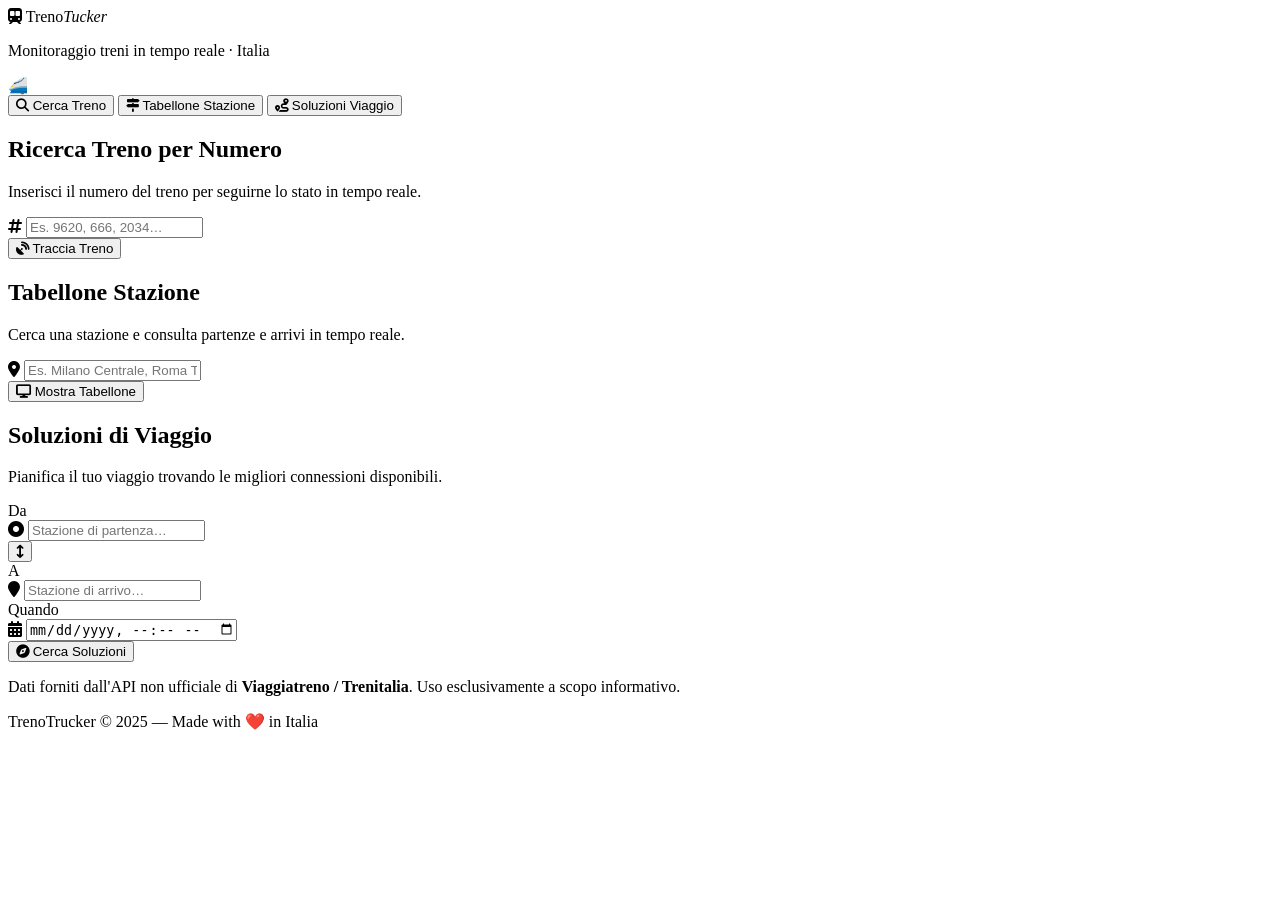
==== src/index.html @ 40271a0e "Create index.html" ====
<!DOCTYPE html>
<html lang="it">
<head>
  <meta charset="UTF-8" />
  <meta name="viewport" content="width=device-width, initial-scale=1.0" />
  <title>TrenoTrucker — Monitoraggio Treni Italia</title>
  <link rel="stylesheet" href="style.css" />
  <!-- Icone vettoriali leggere da CDN -->
  <link rel="stylesheet" href="https://cdnjs.cloudflare.com/ajax/libs/font-awesome/6.5.0/css/all.min.css" />
  <!-- Font: DM Serif Display (titoli) + DM Mono (dati) + DM Sans (corpo) -->
  <link href="https://fonts.googleapis.com/css2?family=DM+Serif+Display:ital@0;1&family=DM+Mono:wght@400;500&family=DM+Sans:wght@300;400;500;600&display=swap" rel="stylesheet" />
</head>
<body>

  <!-- ═══════════════════════════════════════════════════════
       HEADER
  ═══════════════════════════════════════════════════════ -->
  <header class="site-header">
    <div class="header-inner">
      <div class="logo">
        <span class="logo-icon"><i class="fa-solid fa-train-subway"></i></span>
        <span class="logo-text">Treno<em>Tucker</em></span>
      </div>
      <p class="header-tagline">Monitoraggio treni in tempo reale · Italia</p>
    </div>
    <!-- Barra decorativa animata -->
    <div class="header-rail">
      <span class="rail-train" aria-hidden="true">🚄</span>
    </div>
  </header>

  <!-- ═══════════════════════════════════════════════════════
       NAVIGAZIONE TAB
  ═══════════════════════════════════════════════════════ -->
  <nav class="tab-nav" role="tablist" aria-label="Sezioni principali">
    <button class="tab-btn active" role="tab" aria-selected="true"  data-tab="treno"    aria-controls="tab-treno">
      <i class="fa-solid fa-magnifying-glass"></i>
      <span>Cerca Treno</span>
    </button>
    <button class="tab-btn"        role="tab" aria-selected="false" data-tab="stazione" aria-controls="tab-stazione">
      <i class="fa-solid fa-signs-post"></i>
      <span>Tabellone Stazione</span>
    </button>
    <button class="tab-btn"        role="tab" aria-selected="false" data-tab="viaggio"  aria-controls="tab-viaggio">
      <i class="fa-solid fa-route"></i>
      <span>Soluzioni Viaggio</span>
    </button>
  </nav>

  <!-- ═══════════════════════════════════════════════════════
       CONTENUTO PRINCIPALE
  ═══════════════════════════════════════════════════════ -->
  <main class="main-content">

    <!-- ── TAB 1: Ricerca per numero treno ──────────────────── -->
    <section id="tab-treno" class="tab-panel active" role="tabpanel" aria-labelledby="btn-treno">
      <div class="panel-header">
        <h2>Ricerca Treno per Numero</h2>
        <p>Inserisci il numero del treno per seguirne lo stato in tempo reale.</p>
      </div>

      <div class="search-bar">
        <div class="input-wrapper">
          <i class="fa-solid fa-hashtag input-icon"></i>
          <input
            type="number"
            id="input-numero-treno"
            placeholder="Es. 9620, 666, 2034…"
            min="1"
            autocomplete="off"
          />
        </div>
        <button class="btn-primary" id="btn-cerca-treno">
          <i class="fa-solid fa-satellite-dish"></i> Traccia Treno
        </button>
      </div>

      <!-- Risultato ricerca treno -->
      <div id="result-treno" class="result-area" aria-live="polite"></div>
    </section>

    <!-- ── TAB 2: Tabellone stazione ────────────────────────── -->
    <section id="tab-stazione" class="tab-panel" role="tabpanel" aria-labelledby="btn-stazione">
      <div class="panel-header">
        <h2>Tabellone Stazione</h2>
        <p>Cerca una stazione e consulta partenze e arrivi in tempo reale.</p>
      </div>

      <div class="search-bar">
        <div class="input-wrapper autocomplete-wrap">
          <i class="fa-solid fa-location-dot input-icon"></i>
          <input
            type="text"
            id="input-stazione"
            placeholder="Es. Milano Centrale, Roma Termini…"
            autocomplete="off"
          />
          <!-- Dropdown autocompletamento -->
          <ul class="autocomplete-list" id="autocomplete-stazione" role="listbox" hidden></ul>
        </div>
        <!-- Campo nascosto per l'ID stazione selezionata -->
        <input type="hidden" id="hidden-stazione-id" />
        <button class="btn-primary" id="btn-cerca-stazione">
          <i class="fa-solid fa-display"></i> Mostra Tabellone
        </button>
      </div>

      <!-- Toggle Partenze/Arrivi -->
      <div class="toggle-group" id="toggle-dir" hidden>
        <button class="toggle-btn active" data-dir="partenze">
          <i class="fa-solid fa-plane-departure"></i> Partenze
        </button>
        <button class="toggle-btn" data-dir="arrivi">
          <i class="fa-solid fa-plane-arrival"></i> Arrivi
        </button>
      </div>

      <div id="result-stazione" class="result-area" aria-live="polite"></div>
    </section>

    <!-- ── TAB 3: Soluzioni viaggio ─────────────────────────── -->
    <section id="tab-viaggio" class="tab-panel" role="tabpanel" aria-labelledby="btn-viaggio">
      <div class="panel-header">
        <h2>Soluzioni di Viaggio</h2>
        <p>Pianifica il tuo viaggio trovando le migliori connessioni disponibili.</p>
      </div>

      <div class="viaggio-form">
        <!-- Stazione di Partenza -->
        <div class="form-row">
          <label for="input-orig">Da</label>
          <div class="input-wrapper autocomplete-wrap">
            <i class="fa-solid fa-circle-dot input-icon"></i>
            <input
              type="text"
              id="input-orig"
              placeholder="Stazione di partenza…"
              autocomplete="off"
            />
            <ul class="autocomplete-list" id="autocomplete-orig" role="listbox" hidden></ul>
          </div>
          <input type="hidden" id="hidden-orig-id" />
        </div>

        <!-- Swap button -->
        <div class="swap-row">
          <button class="btn-swap" id="btn-swap" title="Inverti partenza e arrivo">
            <i class="fa-solid fa-arrows-up-down"></i>
          </button>
        </div>

        <!-- Stazione di Arrivo -->
        <div class="form-row">
          <label for="input-dest">A</label>
          <div class="input-wrapper autocomplete-wrap">
            <i class="fa-solid fa-location-pin input-icon"></i>
            <input
              type="text"
              id="input-dest"
              placeholder="Stazione di arrivo…"
              autocomplete="off"
            />
            <ul class="autocomplete-list" id="autocomplete-dest" role="listbox" hidden></ul>
          </div>
          <input type="hidden" id="hidden-dest-id" />
        </div>

        <!-- Data e ora -->
        <div class="form-row">
          <label for="input-data">Quando</label>
          <div class="input-wrapper">
            <i class="fa-solid fa-calendar-days input-icon"></i>
            <input type="datetime-local" id="input-data" />
          </div>
        </div>

        <button class="btn-primary btn-full" id="btn-cerca-viaggio">
          <i class="fa-solid fa-compass"></i> Cerca Soluzioni
        </button>
      </div>

      <div id="result-viaggio" class="result-area" aria-live="polite"></div>
    </section>

  </main>

  <!-- ═══════════════════════════════════════════════════════
       FOOTER
  ═══════════════════════════════════════════════════════ -->
  <footer class="site-footer">
    <p>
      Dati forniti dall'API non ufficiale di
      <strong>Viaggiatreno / Trenitalia</strong>.
      Uso esclusivamente a scopo informativo.
    </p>
    <p class="footer-sub">TrenoTrucker &copy; 2025 — Made with ❤️ in Italia</p>
  </footer>

  <!-- Toast notifiche -->
  <div id="toast-container" aria-live="assertive" aria-atomic="true"></div>

  <script src="script.js"></script>
</body>
</html>
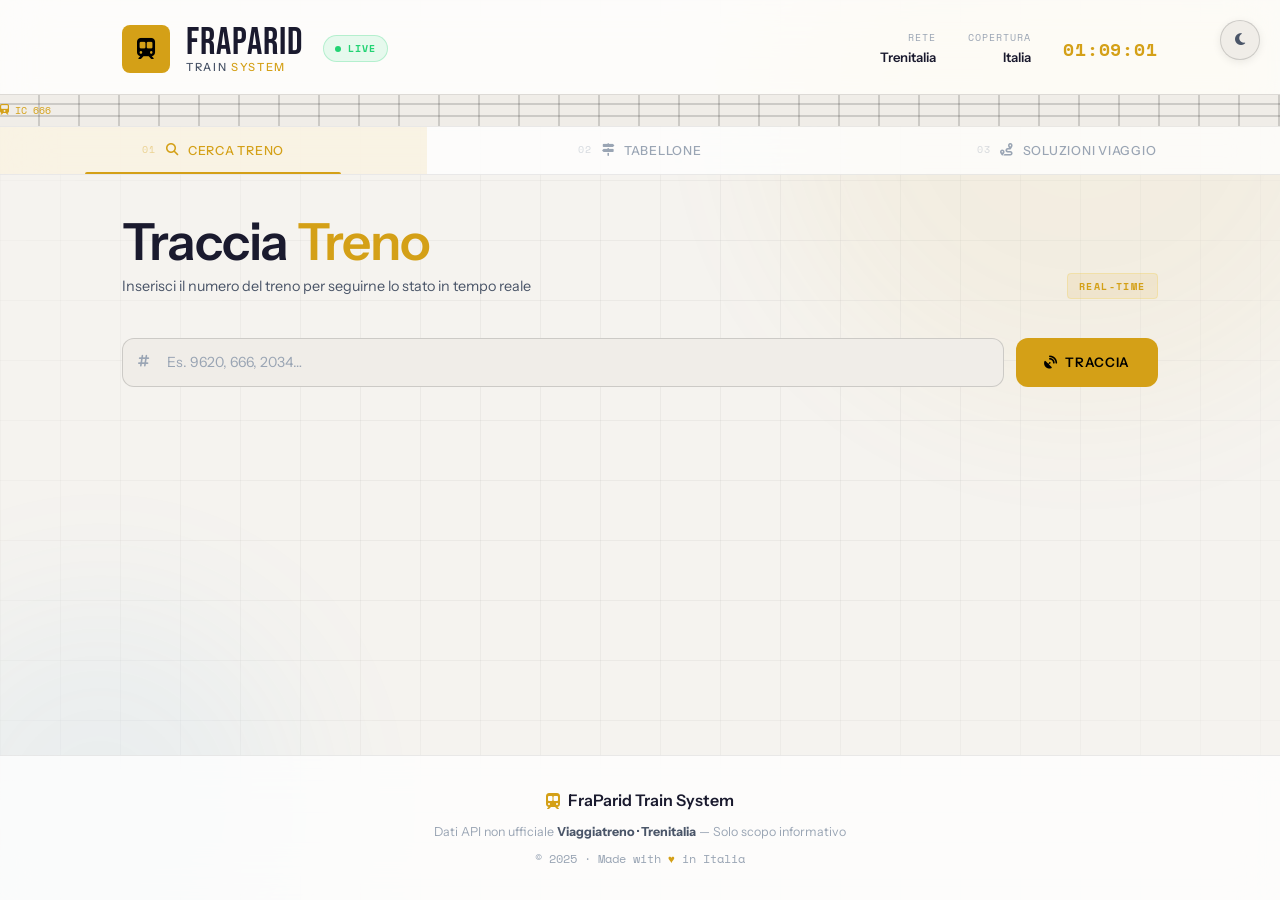
==== commit 9ada97c4: "fix" ====
--- a/src/index.html
+++ b/src/index.html
@@ -1,204 +1,289 @@
-<!DOCTYPE html>
-<html lang="it">
-<head>
-  <meta charset="UTF-8" />
-  <meta name="viewport" content="width=device-width, initial-scale=1.0" />
-  <title>TrenoTrucker — Monitoraggio Treni Italia</title>
-  <link rel="stylesheet" href="style.css" />
-  <!-- Icone vettoriali leggere da CDN -->
-  <link rel="stylesheet" href="https://cdnjs.cloudflare.com/ajax/libs/font-awesome/6.5.0/css/all.min.css" />
-  <!-- Font: DM Serif Display (titoli) + DM Mono (dati) + DM Sans (corpo) -->
-  <link href="https://fonts.googleapis.com/css2?family=DM+Serif+Display:ital@0;1&family=DM+Mono:wght@400;500&family=DM+Sans:wght@300;400;500;600&display=swap" rel="stylesheet" />
-</head>
-<body>
-
-  <!-- ═══════════════════════════════════════════════════════
-       HEADER
-  ═══════════════════════════════════════════════════════ -->
-  <header class="site-header">
-    <div class="header-inner">
-      <div class="logo">
-        <span class="logo-icon"><i class="fa-solid fa-train-subway"></i></span>
-        <span class="logo-text">Treno<em>Tucker</em></span>
-      </div>
-      <p class="header-tagline">Monitoraggio treni in tempo reale · Italia</p>
-    </div>
-    <!-- Barra decorativa animata -->
-    <div class="header-rail">
-      <span class="rail-train" aria-hidden="true">🚄</span>
-    </div>
-  </header>
-
-  <!-- ═══════════════════════════════════════════════════════
-       NAVIGAZIONE TAB
-  ═══════════════════════════════════════════════════════ -->
-  <nav class="tab-nav" role="tablist" aria-label="Sezioni principali">
-    <button class="tab-btn active" role="tab" aria-selected="true"  data-tab="treno"    aria-controls="tab-treno">
-      <i class="fa-solid fa-magnifying-glass"></i>
-      <span>Cerca Treno</span>
-    </button>
-    <button class="tab-btn"        role="tab" aria-selected="false" data-tab="stazione" aria-controls="tab-stazione">
-      <i class="fa-solid fa-signs-post"></i>
-      <span>Tabellone Stazione</span>
-    </button>
-    <button class="tab-btn"        role="tab" aria-selected="false" data-tab="viaggio"  aria-controls="tab-viaggio">
-      <i class="fa-solid fa-route"></i>
-      <span>Soluzioni Viaggio</span>
-    </button>
-  </nav>
-
-  <!-- ═══════════════════════════════════════════════════════
-       CONTENUTO PRINCIPALE
-  ═══════════════════════════════════════════════════════ -->
-  <main class="main-content">
-
-    <!-- ── TAB 1: Ricerca per numero treno ──────────────────── -->
-    <section id="tab-treno" class="tab-panel active" role="tabpanel" aria-labelledby="btn-treno">
-      <div class="panel-header">
-        <h2>Ricerca Treno per Numero</h2>
-        <p>Inserisci il numero del treno per seguirne lo stato in tempo reale.</p>
-      </div>
-
-      <div class="search-bar">
-        <div class="input-wrapper">
-          <i class="fa-solid fa-hashtag input-icon"></i>
-          <input
-            type="number"
-            id="input-numero-treno"
-            placeholder="Es. 9620, 666, 2034…"
-            min="1"
-            autocomplete="off"
-          />
-        </div>
-        <button class="btn-primary" id="btn-cerca-treno">
-          <i class="fa-solid fa-satellite-dish"></i> Traccia Treno
-        </button>
-      </div>
-
-      <!-- Risultato ricerca treno -->
-      <div id="result-treno" class="result-area" aria-live="polite"></div>
-    </section>
-
-    <!-- ── TAB 2: Tabellone stazione ────────────────────────── -->
-    <section id="tab-stazione" class="tab-panel" role="tabpanel" aria-labelledby="btn-stazione">
-      <div class="panel-header">
-        <h2>Tabellone Stazione</h2>
-        <p>Cerca una stazione e consulta partenze e arrivi in tempo reale.</p>
-      </div>
-
-      <div class="search-bar">
-        <div class="input-wrapper autocomplete-wrap">
-          <i class="fa-solid fa-location-dot input-icon"></i>
-          <input
-            type="text"
-            id="input-stazione"
-            placeholder="Es. Milano Centrale, Roma Termini…"
-            autocomplete="off"
-          />
-          <!-- Dropdown autocompletamento -->
-          <ul class="autocomplete-list" id="autocomplete-stazione" role="listbox" hidden></ul>
-        </div>
-        <!-- Campo nascosto per l'ID stazione selezionata -->
-        <input type="hidden" id="hidden-stazione-id" />
-        <button class="btn-primary" id="btn-cerca-stazione">
-          <i class="fa-solid fa-display"></i> Mostra Tabellone
-        </button>
-      </div>
-
-      <!-- Toggle Partenze/Arrivi -->
-      <div class="toggle-group" id="toggle-dir" hidden>
-        <button class="toggle-btn active" data-dir="partenze">
-          <i class="fa-solid fa-plane-departure"></i> Partenze
-        </button>
-        <button class="toggle-btn" data-dir="arrivi">
-          <i class="fa-solid fa-plane-arrival"></i> Arrivi
-        </button>
-      </div>
-
-      <div id="result-stazione" class="result-area" aria-live="polite"></div>
-    </section>
-
-    <!-- ── TAB 3: Soluzioni viaggio ─────────────────────────── -->
-    <section id="tab-viaggio" class="tab-panel" role="tabpanel" aria-labelledby="btn-viaggio">
-      <div class="panel-header">
-        <h2>Soluzioni di Viaggio</h2>
-        <p>Pianifica il tuo viaggio trovando le migliori connessioni disponibili.</p>
-      </div>
-
-      <div class="viaggio-form">
-        <!-- Stazione di Partenza -->
-        <div class="form-row">
-          <label for="input-orig">Da</label>
-          <div class="input-wrapper autocomplete-wrap">
-            <i class="fa-solid fa-circle-dot input-icon"></i>
-            <input
-              type="text"
-              id="input-orig"
-              placeholder="Stazione di partenza…"
-              autocomplete="off"
-            />
-            <ul class="autocomplete-list" id="autocomplete-orig" role="listbox" hidden></ul>
-          </div>
-          <input type="hidden" id="hidden-orig-id" />
-        </div>
-
-        <!-- Swap button -->
-        <div class="swap-row">
-          <button class="btn-swap" id="btn-swap" title="Inverti partenza e arrivo">
-            <i class="fa-solid fa-arrows-up-down"></i>
-          </button>
-        </div>
-
-        <!-- Stazione di Arrivo -->
-        <div class="form-row">
-          <label for="input-dest">A</label>
-          <div class="input-wrapper autocomplete-wrap">
-            <i class="fa-solid fa-location-pin input-icon"></i>
-            <input
-              type="text"
-              id="input-dest"
-              placeholder="Stazione di arrivo…"
-              autocomplete="off"
-            />
-            <ul class="autocomplete-list" id="autocomplete-dest" role="listbox" hidden></ul>
-          </div>
-          <input type="hidden" id="hidden-dest-id" />
-        </div>
-
-        <!-- Data e ora -->
-        <div class="form-row">
-          <label for="input-data">Quando</label>
-          <div class="input-wrapper">
-            <i class="fa-solid fa-calendar-days input-icon"></i>
-            <input type="datetime-local" id="input-data" />
-          </div>
-        </div>
-
-        <button class="btn-primary btn-full" id="btn-cerca-viaggio">
-          <i class="fa-solid fa-compass"></i> Cerca Soluzioni
-        </button>
-      </div>
-
-      <div id="result-viaggio" class="result-area" aria-live="polite"></div>
-    </section>
-
-  </main>
-
-  <!-- ═══════════════════════════════════════════════════════
-       FOOTER
-  ═══════════════════════════════════════════════════════ -->
-  <footer class="site-footer">
-    <p>
-      Dati forniti dall'API non ufficiale di
-      <strong>Viaggiatreno / Trenitalia</strong>.
-      Uso esclusivamente a scopo informativo.
-    </p>
-    <p class="footer-sub">TrenoTrucker &copy; 2025 — Made with ❤️ in Italia</p>
-  </footer>
-
-  <!-- Toast notifiche -->
-  <div id="toast-container" aria-live="assertive" aria-atomic="true"></div>
-
-  <script src="script.js"></script>
-</body>
-</html>
+<!DOCTYPE html>
+<html lang="it" data-theme="dark">
+<head>
+  <meta charset="UTF-8" />
+  <meta name="viewport" content="width=device-width, initial-scale=1.0" />
+  <title>FraParid Train sys — Monitoraggio Treni Italia</title>
+  <link rel="stylesheet" href="style.css" />
+  <link rel="stylesheet" href="https://cdnjs.cloudflare.com/ajax/libs/font-awesome/6.5.0/css/all.min.css" />
+  <!-- Clash Display (bold editorial) + Space Mono (data) + Instrument Sans (body) -->
+  <link href="https://fonts.googleapis.com/css2?family=Space+Mono:ital,wght@0,400;0,700;1,400&family=Instrument+Sans:ital,wght@0,300;0,400;0,500;0,600;1,400&family=Bebas+Neue&display=swap" rel="stylesheet" />
+  <link href="https://api.fontshare.com/v2/css?f[]=clash-display@400,500,600,700&display=swap" rel="stylesheet" />
+</head>
+<body>
+
+  <!-- ═══════════════════════════════════ THEME TOGGLE -->
+  <button class="theme-toggle" id="theme-toggle" aria-label="Cambia tema">
+    <i class="fa-solid fa-sun" id="theme-icon"></i>
+  </button>
+
+  <!-- ═══════════════════════════════════ AMBIENT BG -->
+  <div class="ambient-bg" aria-hidden="true">
+    <div class="ambient-orb orb-1"></div>
+    <div class="ambient-orb orb-2"></div>
+    <div class="grid-lines"></div>
+  </div>
+
+  <!-- ═══════════════════════════════════ HEADER -->
+  <header class="site-header">
+    <div class="header-inner">
+      <div class="header-left">
+        <div class="logo-lockup">
+          <div class="logo-badge">
+            <i class="fa-solid fa-train-subway"></i>
+          </div>
+          <div class="logo-text-group">
+            <span class="logo-main">FraParid</span>
+            <span class="logo-sub">Train <em>System</em></span>
+          </div>
+        </div>
+        <div class="status-pill">
+          <span class="status-dot"></span>
+          Live
+        </div>
+      </div>
+      <div class="header-right">
+        <div class="header-stat">
+          <span class="stat-label">Rete</span>
+          <span class="stat-value">Trenitalia</span>
+        </div>
+        <div class="header-stat">
+          <span class="stat-label">Copertura</span>
+          <span class="stat-value">Italia</span>
+        </div>
+        <div class="header-clock" id="live-clock">--:--</div>
+      </div>
+    </div>
+
+    <!-- Animated rail strip -->
+    <div class="rail-strip" aria-hidden="true">
+      <div class="rail-track"></div>
+      <div class="rail-runner">
+        <i class="fa-solid fa-train"></i>
+        <span>IC 666</span>
+      </div>
+    </div>
+  </header>
+
+  <!-- ═══════════════════════════════════ NAV -->
+  <nav class="tab-nav" role="tablist" aria-label="Sezioni principali">
+    <button class="tab-btn active" role="tab" aria-selected="true" data-tab="treno" aria-controls="tab-treno">
+      <span class="tab-num">01</span>
+      <i class="fa-solid fa-magnifying-glass"></i>
+      <span class="tab-label">Cerca Treno</span>
+      <span class="tab-indicator"></span>
+    </button>
+    <button class="tab-btn" role="tab" aria-selected="false" data-tab="stazione" aria-controls="tab-stazione">
+      <span class="tab-num">02</span>
+      <i class="fa-solid fa-signs-post"></i>
+      <span class="tab-label">Tabellone</span>
+      <span class="tab-indicator"></span>
+    </button>
+    <button class="tab-btn" role="tab" aria-selected="false" data-tab="viaggio" aria-controls="tab-viaggio">
+      <span class="tab-num">03</span>
+      <i class="fa-solid fa-route"></i>
+      <span class="tab-label">Soluzioni Viaggio</span>
+      <span class="tab-indicator"></span>
+    </button>
+  </nav>
+
+  <!-- ═══════════════════════════════════ MAIN -->
+  <main class="main-content">
+
+    <!-- ── TAB 1: Ricerca treno ── -->
+    <section id="tab-treno" class="tab-panel active" role="tabpanel">
+      <div class="panel-header">
+        <div class="panel-header-text">
+          <h2>Traccia <em>Treno</em></h2>
+          <p>Inserisci il numero del treno per seguirne lo stato in tempo reale</p>
+        </div>
+        <div class="panel-deco">
+          <span class="deco-tag">REAL-TIME</span>
+        </div>
+      </div>
+
+      <div class="search-bar">
+        <div class="input-wrapper">
+          <i class="fa-solid fa-hashtag input-icon"></i>
+          <input type="number" id="input-numero-treno" placeholder="Es. 9620, 666, 2034…" min="1" autocomplete="off" />
+          <span class="input-glow"></span>
+        </div>
+        <button class="btn-primary" id="btn-cerca-treno">
+          <span class="btn-inner">
+            <i class="fa-solid fa-satellite-dish"></i>
+            <span>Traccia</span>
+          </span>
+          <span class="btn-shimmer"></span>
+        </button>
+      </div>
+
+      <div id="result-treno" class="result-area" aria-live="polite"></div>
+    </section>
+
+    <!-- ── TAB 2: Tabellone stazione ── -->
+    <section id="tab-stazione" class="tab-panel" role="tabpanel">
+      <div class="panel-header">
+        <div class="panel-header-text">
+          <h2>Tabellone <em>Stazione</em></h2>
+          <p>Partenze e arrivi in tempo reale</p>
+        </div>
+        <div class="panel-deco">
+          <span class="deco-tag">LIVE BOARD</span>
+        </div>
+      </div>
+
+      <div class="search-bar">
+        <div class="input-wrapper autocomplete-wrap">
+          <i class="fa-solid fa-location-dot input-icon"></i>
+          <input type="text" id="input-stazione" placeholder="Es. Milano Centrale, Roma Termini…" autocomplete="off" />
+          <span class="input-glow"></span>
+          <ul class="autocomplete-list" id="autocomplete-stazione" role="listbox" hidden></ul>
+        </div>
+        <input type="hidden" id="hidden-stazione-id" />
+        <button class="btn-primary" id="btn-cerca-stazione">
+          <span class="btn-inner">
+            <i class="fa-solid fa-display"></i>
+            <span>Mostra</span>
+          </span>
+          <span class="btn-shimmer"></span>
+        </button>
+      </div>
+
+      <div class="toggle-group" id="toggle-dir" hidden>
+        <button class="toggle-btn active" data-dir="partenze">
+          <i class="fa-solid fa-plane-departure"></i> Partenze
+        </button>
+        <button class="toggle-btn" data-dir="arrivi">
+          <i class="fa-solid fa-plane-arrival"></i> Arrivi
+        </button>
+      </div>
+
+      <div id="result-stazione" class="result-area" aria-live="polite"></div>
+    </section>
+
+    <!-- ── TAB 3: Soluzioni viaggio ── -->
+    <section id="tab-viaggio" class="tab-panel" role="tabpanel">
+      <div class="panel-header">
+        <div class="panel-header-text">
+          <h2>Soluzioni di <em>Viaggio</em></h2>
+          <p>Pianifica il percorso migliore</p>
+        </div>
+        <div class="panel-deco">
+          <span class="deco-tag">JOURNEY PLANNER</span>
+        </div>
+      </div>
+
+      <div class="viaggio-form">
+        <div class="form-grid">
+          <!-- Partenza -->
+          <div class="form-field">
+            <label class="form-label" for="input-orig">
+              <span class="label-num">A</span>
+              <span>Partenza</span>
+            </label>
+            <div class="input-wrapper autocomplete-wrap">
+              <i class="fa-solid fa-circle-dot input-icon"></i>
+              <input type="text" id="input-orig" placeholder="Stazione di partenza…" autocomplete="off" />
+              <span class="input-glow"></span>
+              <ul class="autocomplete-list" id="autocomplete-orig" role="listbox" hidden></ul>
+            </div>
+            <input type="hidden" id="hidden-orig-id" />
+          </div>
+
+          <!-- Swap -->
+          <div class="swap-col">
+            <button class="btn-swap" id="btn-swap" title="Inverti">
+              <i class="fa-solid fa-arrows-up-down"></i>
+            </button>
+          </div>
+
+          <!-- Arrivo -->
+          <div class="form-field">
+            <label class="form-label" for="input-dest">
+              <span class="label-num">B</span>
+              <span>Arrivo</span>
+            </label>
+            <div class="input-wrapper autocomplete-wrap">
+              <i class="fa-solid fa-location-pin input-icon"></i>
+              <input type="text" id="input-dest" placeholder="Stazione di arrivo…" autocomplete="off" />
+              <span class="input-glow"></span>
+              <ul class="autocomplete-list" id="autocomplete-dest" role="listbox" hidden></ul>
+            </div>
+            <input type="hidden" id="hidden-dest-id" />
+          </div>
+
+          <!-- Data -->
+          <div class="form-field form-field-date">
+            <label class="form-label" for="input-data">
+              <span class="label-num"><i class="fa-solid fa-calendar-days"></i></span>
+              <span>Quando</span>
+            </label>
+            <div class="input-wrapper">
+              <i class="fa-solid fa-calendar-days input-icon" style="display:none"></i>
+              <input type="datetime-local" id="input-data" />
+              <span class="input-glow"></span>
+            </div>
+          </div>
+        </div>
+
+        <button class="btn-primary btn-full" id="btn-cerca-viaggio">
+          <span class="btn-inner">
+            <i class="fa-solid fa-compass"></i>
+            <span>Cerca Connessioni</span>
+          </span>
+          <span class="btn-shimmer"></span>
+        </button>
+      </div>
+
+      <div id="result-viaggio" class="result-area" aria-live="polite"></div>
+    </section>
+
+  </main>
+
+  <!-- ═══════════════════════════════════ FOOTER -->
+  <footer class="site-footer">
+    <div class="footer-inner">
+      <div class="footer-brand">
+        <i class="fa-solid fa-train-subway"></i>
+        FraParid Train System
+      </div>
+      <p class="footer-note">
+        Dati API non ufficiale <strong>Viaggiatreno · Trenitalia</strong> — Solo scopo informativo
+      </p>
+      <p class="footer-copy">© 2025 · Made with <span style="color:var(--accent)">♥</span> in Italia</p>
+    </div>
+  </footer>
+
+  <div id="toast-container" aria-live="assertive" aria-atomic="true"></div>
+
+  <script src="script.js"></script>
+  <script>
+    // Live clock
+    function updateClock() {
+      const el = document.getElementById('live-clock');
+      if (!el) return;
+      const now = new Date();
+      el.textContent = now.toLocaleTimeString('it-IT', { hour: '2-digit', minute: '2-digit', second: '2-digit' });
+    }
+    setInterval(updateClock, 1000);
+    updateClock();
+
+    // Theme toggle
+    const html = document.documentElement;
+    const toggleBtn = document.getElementById('theme-toggle');
+    const toggleIcon = document.getElementById('theme-icon');
+
+    // Auto-detect system preference
+    if (window.matchMedia('(prefers-color-scheme: light)').matches) {
+      html.setAttribute('data-theme', 'light');
+      toggleIcon.className = 'fa-solid fa-moon';
+    }
+
+    toggleBtn.addEventListener('click', () => {
+      const isLight = html.getAttribute('data-theme') === 'light';
+      html.setAttribute('data-theme', isLight ? 'dark' : 'light');
+      toggleIcon.className = isLight ? 'fa-solid fa-sun' : 'fa-solid fa-moon';
+    });
+  </script>
+</body>
+</html>
--- a/src/style.css
+++ b/src/style.css
@@ -0,0 +1,1473 @@
+/* ═══════════════════════════════════════════════════════════════════════════
+   style.css — FraParid Train System
+   Estetica: Editorial Brutalist × Industrial Luxury × Transit Board
+   Palette: Obsidian + Acid Amber + Crimson signal + Platinum
+   Font: Clash Display · Bebas Neue · Space Mono · Instrument Sans
+═══════════════════════════════════════════════════════════════════════════ */
+
+@import url('https://fonts.googleapis.com/css2?family=Space+Mono:ital,wght@0,400;0,700;1,400&family=Instrument+Sans:ital,wght@0,300;0,400;0,500;0,600;1,400&family=Bebas+Neue&display=swap');
+
+/* ── Reset ──────────────────────────────────────────────────────────────── */
+*, *::before, *::after { box-sizing: border-box; margin: 0; padding: 0; }
+
+/* ── Design Tokens: Dark Mode (default) ─────────────────────────────────── */
+:root {
+  /* Surfaces */
+  --bg:           #080a0f;
+  --surface-1:    #0d1017;
+  --surface-2:    #131720;
+  --surface-3:    #1a2130;
+  --surface-glass: rgba(13, 16, 23, 0.65);
+
+  /* Borders */
+  --border:       rgba(255,255,255,0.07);
+  --border-strong:rgba(255,255,255,0.14);
+
+  /* Text */
+  --text-primary:  #f0ece4;
+  --text-secondary:#8a9bb5;
+  --text-muted:    #4a5568;
+  --text-white:    #ffffff;
+
+  /* Brand: Acid Amber */
+  --accent:         #f5c518;
+  --accent-dim:     #c49a0f;
+  --accent-glow:    rgba(245,197,24,0.20);
+  --accent-subtle:  rgba(245,197,24,0.08);
+
+  /* Signals */
+  --go:    #22d373;
+  --warn:  #f97316;
+  --danger:#ff4757;
+  --info:  #4dabf7;
+
+  /* Typography */
+  --font-display: 'Clash Display', 'Instrument Sans', sans-serif;
+  --font-hero:    'Bebas Neue', Impact, sans-serif;
+  --font-body:    'Instrument Sans', system-ui, sans-serif;
+  --font-mono:    'Space Mono', 'Courier New', monospace;
+
+  /* Spacing & Shape */
+  --radius-xs:  4px;
+  --radius-sm:  8px;
+  --radius:     12px;
+  --radius-lg:  18px;
+  --radius-xl:  24px;
+
+  /* Shadows */
+  --shadow-sm:  0 2px 8px rgba(0,0,0,0.4);
+  --shadow-md:  0 8px 32px rgba(0,0,0,0.5);
+  --shadow-lg:  0 20px 60px rgba(0,0,0,0.7);
+  --shadow-accent: 0 8px 32px rgba(245,197,24,0.25);
+
+  /* Transitions */
+  --t-fast:   0.15s cubic-bezier(0.4, 0, 0.2, 1);
+  --t-smooth: 0.3s cubic-bezier(0.4, 0, 0.2, 1);
+  --t-spring: 0.5s cubic-bezier(0.34, 1.56, 0.64, 1);
+}
+
+/* ── Light Mode Override ────────────────────────────────────────────────── */
+[data-theme="light"] {
+  --bg:           #f5f3ef;
+  --surface-1:    #ffffff;
+  --surface-2:    #f0ede8;
+  --surface-3:    #e8e4dd;
+  --surface-glass: rgba(255,255,255,0.75);
+
+  --border:       rgba(0,0,0,0.08);
+  --border-strong:rgba(0,0,0,0.15);
+
+  --text-primary:  #1a1a2e;
+  --text-secondary:#4a5568;
+  --text-muted:    #9aa5b4;
+  --text-white:    #1a1a2e;
+
+  --accent:         #d4a017;
+  --accent-dim:     #b8891a;
+  --accent-glow:    rgba(212,160,23,0.20);
+  --accent-subtle:  rgba(212,160,23,0.10);
+
+  --shadow-sm:  0 2px 8px rgba(0,0,0,0.08);
+  --shadow-md:  0 8px 32px rgba(0,0,0,0.12);
+  --shadow-lg:  0 20px 60px rgba(0,0,0,0.18);
+  --shadow-accent: 0 8px 32px rgba(212,160,23,0.20);
+}
+
+/* ── Base ───────────────────────────────────────────────────────────────── */
+html { scroll-behavior: smooth; font-size: 16px; }
+
+body {
+  font-family: var(--font-body);
+  background: var(--bg);
+  color: var(--text-primary);
+  min-height: 100vh;
+  display: flex;
+  flex-direction: column;
+  line-height: 1.6;
+  overflow-x: hidden;
+  transition: background var(--t-smooth), color var(--t-smooth);
+}
+
+/* ── Ambient Background ─────────────────────────────────────────────────── */
+.ambient-bg {
+  position: fixed;
+  inset: 0;
+  pointer-events: none;
+  z-index: 0;
+  overflow: hidden;
+}
+
+.ambient-orb {
+  position: absolute;
+  border-radius: 50%;
+  filter: blur(80px);
+  opacity: 0.12;
+  animation: orb-drift 20s ease-in-out infinite;
+}
+
+.orb-1 {
+  width: 600px; height: 600px;
+  background: var(--accent);
+  top: -200px; right: -100px;
+  animation-delay: 0s;
+}
+
+.orb-2 {
+  width: 400px; height: 400px;
+  background: var(--info);
+  bottom: -100px; left: -100px;
+  opacity: 0.07;
+  animation-delay: -10s;
+}
+
+[data-theme="light"] .ambient-orb { opacity: 0.06; }
+
+@keyframes orb-drift {
+  0%, 100% { transform: translate(0, 0) scale(1); }
+  33%       { transform: translate(30px, -40px) scale(1.05); }
+  66%       { transform: translate(-20px, 20px) scale(0.97); }
+}
+
+.grid-lines {
+  position: absolute;
+  inset: 0;
+  background-image:
+    linear-gradient(var(--border) 1px, transparent 1px),
+    linear-gradient(90deg, var(--border) 1px, transparent 1px);
+  background-size: 60px 60px;
+  mask-image: radial-gradient(ellipse 80% 80% at 50% 50%, black 30%, transparent 100%);
+}
+
+[data-theme="light"] .grid-lines { opacity: 0.5; }
+
+/* ── Theme Toggle ───────────────────────────────────────────────────────── */
+.theme-toggle {
+  position: fixed;
+  top: 1.25rem;
+  right: 1.25rem;
+  z-index: 999;
+  width: 40px; height: 40px;
+  border-radius: 50%;
+  background: var(--surface-2);
+  border: 1px solid var(--border-strong);
+  color: var(--text-secondary);
+  cursor: pointer;
+  display: flex;
+  align-items: center;
+  justify-content: center;
+  font-size: 0.85rem;
+  transition: all var(--t-smooth);
+  backdrop-filter: blur(12px);
+  box-shadow: var(--shadow-sm);
+}
+
+.theme-toggle:hover {
+  background: var(--accent);
+  color: #000;
+  border-color: var(--accent);
+  transform: rotate(20deg) scale(1.1);
+}
+
+/* ── Header ─────────────────────────────────────────────────────────────── */
+.site-header {
+  position: relative;
+  z-index: 10;
+  background: var(--surface-glass);
+  backdrop-filter: blur(24px) saturate(180%);
+  -webkit-backdrop-filter: blur(24px) saturate(180%);
+  border-bottom: 1px solid var(--border);
+}
+
+.header-inner {
+  max-width: 1100px;
+  margin: 0 auto;
+  padding: 1.5rem 2rem 1.25rem;
+  display: flex;
+  align-items: center;
+  justify-content: space-between;
+  gap: 1.5rem;
+  flex-wrap: wrap;
+}
+
+/* Logo lockup */
+.header-left {
+  display: flex;
+  align-items: center;
+  gap: 1.25rem;
+}
+
+.logo-lockup {
+  display: flex;
+  align-items: center;
+  gap: 1rem;
+}
+
+.logo-badge {
+  width: 48px; height: 48px;
+  background: var(--accent);
+  border-radius: var(--radius-sm);
+  display: flex;
+  align-items: center;
+  justify-content: center;
+  font-size: 1.3rem;
+  color: #000;
+  flex-shrink: 0;
+  box-shadow: 0 0 0 0 var(--accent-glow);
+  animation: badge-pulse 3s ease-in-out infinite;
+}
+
+@keyframes badge-pulse {
+  0%, 100% { box-shadow: 0 0 0 0 var(--accent-glow); }
+  50%       { box-shadow: 0 0 0 12px rgba(245,197,24,0); }
+}
+
+.logo-text-group {
+  display: flex;
+  flex-direction: column;
+  line-height: 1;
+}
+
+.logo-main {
+  font-family: var(--font-hero);
+  font-size: 2.4rem;
+  color: var(--text-white);
+  letter-spacing: 1px;
+}
+
+.logo-sub {
+  font-family: var(--font-display);
+  font-size: 0.7rem;
+  font-weight: 500;
+  color: var(--text-secondary);
+  letter-spacing: 0.15em;
+  text-transform: uppercase;
+}
+
+.logo-sub em {
+  color: var(--accent);
+  font-style: normal;
+}
+
+.status-pill {
+  display: flex;
+  align-items: center;
+  gap: 0.4rem;
+  padding: 0.25rem 0.7rem;
+  background: rgba(34,211,115,0.1);
+  border: 1px solid rgba(34,211,115,0.25);
+  border-radius: 20px;
+  font-family: var(--font-mono);
+  font-size: 0.65rem;
+  font-weight: 700;
+  color: var(--go);
+  letter-spacing: 0.1em;
+  text-transform: uppercase;
+}
+
+.status-dot {
+  width: 6px; height: 6px;
+  border-radius: 50%;
+  background: var(--go);
+  animation: status-blink 2s ease-in-out infinite;
+}
+
+@keyframes status-blink {
+  0%, 100% { opacity: 1; }
+  50%       { opacity: 0.3; }
+}
+
+/* Header right */
+.header-right {
+  display: flex;
+  align-items: center;
+  gap: 2rem;
+}
+
+.header-stat {
+  display: flex;
+  flex-direction: column;
+  align-items: flex-end;
+  gap: 0.1rem;
+}
+
+.stat-label {
+  font-size: 0.6rem;
+  letter-spacing: 0.1em;
+  text-transform: uppercase;
+  color: var(--text-muted);
+  font-family: var(--font-mono);
+}
+
+.stat-value {
+  font-family: var(--font-display);
+  font-size: 0.82rem;
+  font-weight: 600;
+  color: var(--text-primary);
+}
+
+.header-clock {
+  font-family: var(--font-mono);
+  font-size: 1.1rem;
+  font-weight: 700;
+  color: var(--accent);
+  letter-spacing: 0.05em;
+  min-width: 80px;
+  text-align: right;
+}
+
+/* Rail strip */
+.rail-strip {
+  height: 32px;
+  background: var(--surface-2);
+  border-top: 1px solid var(--border);
+  position: relative;
+  overflow: hidden;
+}
+
+.rail-track {
+  position: absolute;
+  inset: 0;
+  background: repeating-linear-gradient(
+    90deg,
+    transparent 0px,
+    transparent 38px,
+    var(--border) 38px,
+    var(--border) 40px
+  );
+}
+
+[data-theme="light"] .rail-track {
+  background: repeating-linear-gradient(
+    90deg,
+    transparent 0px,
+    transparent 38px,
+    var(--border-strong) 38px,
+    var(--border-strong) 40px
+  );
+}
+
+/* Two horizontal rails */
+.rail-track::before, .rail-track::after {
+  content: '';
+  position: absolute;
+  left: 0; right: 0;
+  height: 2px;
+  background: var(--border-strong);
+}
+.rail-track::before { top: 8px; }
+.rail-track::after  { top: 20px; }
+
+.rail-runner {
+  position: absolute;
+  top: 50%;
+  transform: translateY(-50%);
+  display: flex;
+  align-items: center;
+  gap: 0.4rem;
+  font-family: var(--font-mono);
+  font-size: 0.65rem;
+  color: var(--accent);
+  white-space: nowrap;
+  animation: train-run 12s linear infinite;
+}
+
+@keyframes train-run {
+  from { left: -10%; }
+  to   { left: 110%; }
+}
+
+/* ── Navigation ─────────────────────────────────────────────────────────── */
+.tab-nav {
+  position: relative;
+  z-index: 9;
+  background: var(--surface-glass);
+  backdrop-filter: blur(24px);
+  -webkit-backdrop-filter: blur(24px);
+  display: flex;
+  border-bottom: 1px solid var(--border);
+  overflow-x: auto;
+  scrollbar-width: none;
+}
+.tab-nav::-webkit-scrollbar { display: none; }
+
+.tab-btn {
+  flex: 1;
+  min-width: 160px;
+  padding: 1rem 1.5rem;
+  background: transparent;
+  color: var(--text-muted);
+  border: none;
+  cursor: pointer;
+  font-family: var(--font-body);
+  font-size: 0.78rem;
+  font-weight: 500;
+  letter-spacing: 0.06em;
+  text-transform: uppercase;
+  display: flex;
+  align-items: center;
+  justify-content: center;
+  gap: 0.6rem;
+  transition: color var(--t-fast), background var(--t-fast);
+  white-space: nowrap;
+  position: relative;
+  overflow: hidden;
+}
+
+.tab-num {
+  font-family: var(--font-mono);
+  font-size: 0.6rem;
+  opacity: 0.4;
+  line-height: 1;
+}
+
+.tab-btn:hover {
+  color: var(--text-secondary);
+  background: var(--accent-subtle);
+}
+
+.tab-btn.active {
+  color: var(--accent);
+  background: var(--accent-subtle);
+}
+
+.tab-indicator {
+  position: absolute;
+  bottom: 0;
+  left: 50%;
+  transform: translateX(-50%) scaleX(0);
+  width: 60%;
+  height: 2px;
+  background: var(--accent);
+  border-radius: 2px 2px 0 0;
+  transition: transform var(--t-spring);
+}
+
+.tab-btn.active .tab-indicator {
+  transform: translateX(-50%) scaleX(1);
+}
+
+/* ── Main Content ───────────────────────────────────────────────────────── */
+.main-content {
+  flex: 1;
+  position: relative;
+  z-index: 1;
+  max-width: 1100px;
+  width: 100%;
+  margin: 0 auto;
+  padding: 2.5rem 2rem 3rem;
+}
+
+/* ── Tab Panels ─────────────────────────────────────────────────────────── */
+.tab-panel {
+  display: none;
+}
+
+.tab-panel.active {
+  display: block;
+  animation: panel-enter 0.4s cubic-bezier(0.4, 0, 0.2, 1);
+}
+
+@keyframes panel-enter {
+  from {
+    opacity: 0;
+    transform: translateY(16px);
+  }
+  to {
+    opacity: 1;
+    transform: translateY(0);
+  }
+}
+
+/* ── Panel Header ───────────────────────────────────────────────────────── */
+.panel-header {
+  display: flex;
+  align-items: flex-end;
+  justify-content: space-between;
+  margin-bottom: 2.5rem;
+  gap: 1rem;
+}
+
+.panel-header h2 {
+  font-family: var(--font-display);
+  font-size: clamp(2rem, 4vw, 3.2rem);
+  font-weight: 600;
+  color: var(--text-white);
+  line-height: 1.05;
+  letter-spacing: -0.02em;
+}
+
+.panel-header h2 em {
+  font-style: normal;
+  color: var(--accent);
+}
+
+.panel-header p {
+  font-size: 0.9rem;
+  color: var(--text-secondary);
+  margin-top: 0.4rem;
+  font-weight: 300;
+}
+
+.panel-deco {
+  flex-shrink: 0;
+}
+
+.deco-tag {
+  font-family: var(--font-mono);
+  font-size: 0.6rem;
+  font-weight: 700;
+  letter-spacing: 0.15em;
+  color: var(--accent);
+  background: var(--accent-subtle);
+  border: 1px solid rgba(245,197,24,0.2);
+  padding: 0.3rem 0.7rem;
+  border-radius: var(--radius-xs);
+}
+
+/* ── Search Bar ─────────────────────────────────────────────────────────── */
+.search-bar {
+  display: flex;
+  gap: 0.75rem;
+  margin-bottom: 2rem;
+  flex-wrap: wrap;
+}
+
+.input-wrapper {
+  position: relative;
+  flex: 1;
+  min-width: 240px;
+}
+
+.input-icon {
+  position: absolute;
+  left: 1rem;
+  top: 50%;
+  transform: translateY(-50%);
+  color: var(--text-muted);
+  font-size: 0.8rem;
+  pointer-events: none;
+  z-index: 2;
+  transition: color var(--t-fast);
+}
+
+.input-glow {
+  position: absolute;
+  inset: -1px;
+  border-radius: calc(var(--radius) + 1px);
+  background: linear-gradient(135deg, var(--accent), transparent);
+  opacity: 0;
+  transition: opacity var(--t-smooth);
+  pointer-events: none;
+  z-index: 0;
+}
+
+input[type="text"]:focus ~ .input-glow,
+input[type="number"]:focus ~ .input-glow,
+input[type="datetime-local"]:focus ~ .input-glow {
+  opacity: 0.15;
+}
+
+input[type="text"],
+input[type="number"],
+input[type="datetime-local"] {
+  position: relative;
+  z-index: 1;
+  width: 100%;
+  padding: 0.9rem 1rem 0.9rem 2.75rem;
+  background: var(--surface-2);
+  color: var(--text-primary);
+  border: 1px solid var(--border-strong);
+  border-radius: var(--radius);
+  font-family: var(--font-body);
+  font-size: 0.92rem;
+  transition: border-color var(--t-fast), box-shadow var(--t-fast), background var(--t-smooth);
+  outline: none;
+  appearance: none;
+  -webkit-appearance: none;
+}
+
+input[type="text"]:focus,
+input[type="number"]:focus,
+input[type="datetime-local"]:focus {
+  border-color: var(--accent);
+  box-shadow: 0 0 0 3px var(--accent-glow), 0 4px 16px rgba(0,0,0,0.2);
+  background: var(--surface-3);
+}
+
+input[type="text"]:focus ~ .input-icon,
+input[type="number"]:focus ~ .input-icon {
+  color: var(--accent);
+}
+
+input::placeholder { color: var(--text-muted); font-size: 0.88rem; }
+
+input[type="text"]:focus + .input-icon,
+input[type="number"]:focus + .input-icon {
+  color: var(--accent);
+}
+
+/* Fix icon positioning for focused state */
+.input-wrapper:focus-within .input-icon { color: var(--accent); }
+
+/* Datetime local fix */
+input[type="datetime-local"] { padding-left: 1rem; }
+
+input[type="number"]::-webkit-outer-spin-button,
+input[type="number"]::-webkit-inner-spin-button { -webkit-appearance: none; }
+
+/* ── Buttons ─────────────────────────────────────────────────────────────── */
+.btn-primary {
+  position: relative;
+  padding: 0.9rem 1.75rem;
+  background: var(--accent);
+  color: #000;
+  border: none;
+  border-radius: var(--radius);
+  font-family: var(--font-display);
+  font-size: 0.82rem;
+  font-weight: 600;
+  letter-spacing: 0.05em;
+  text-transform: uppercase;
+  cursor: pointer;
+  overflow: hidden;
+  transition: all var(--t-smooth);
+  white-space: nowrap;
+}
+
+.btn-inner {
+  position: relative;
+  z-index: 1;
+  display: flex;
+  align-items: center;
+  gap: 0.5rem;
+}
+
+.btn-shimmer {
+  position: absolute;
+  inset: 0;
+  background: linear-gradient(
+    105deg,
+    transparent 20%,
+    rgba(255,255,255,0.35) 50%,
+    transparent 80%
+  );
+  transform: translateX(-100%);
+  transition: transform 0.6s ease;
+}
+
+.btn-primary:hover .btn-shimmer {
+  transform: translateX(100%);
+}
+
+.btn-primary:hover {
+  background: #f7d028;
+  box-shadow: var(--shadow-accent);
+  transform: translateY(-2px);
+}
+
+.btn-primary:active {
+  transform: translateY(0);
+  box-shadow: none;
+}
+
+.btn-primary.btn-full {
+  width: 100%;
+  justify-content: center;
+  margin-top: 1rem;
+}
+
+.btn-primary.btn-full .btn-inner {
+  justify-content: center;
+}
+
+.btn-primary:disabled {
+  opacity: 0.4;
+  cursor: not-allowed;
+  transform: none;
+}
+
+/* ── Autocomplete ───────────────────────────────────────────────────────── */
+.autocomplete-wrap { position: relative; }
+
+.autocomplete-list {
+  position: absolute;
+  top: calc(100% + 6px);
+  left: 0; right: 0;
+  background: var(--surface-2);
+  border: 1px solid var(--border-strong);
+  border-radius: var(--radius);
+  list-style: none;
+  z-index: 100;
+  max-height: 280px;
+  overflow-y: auto;
+  scrollbar-width: thin;
+  scrollbar-color: var(--border-strong) transparent;
+  box-shadow: var(--shadow-lg);
+  backdrop-filter: blur(12px);
+}
+
+.autocomplete-list li {
+  display: flex;
+  align-items: center;
+  gap: 0.75rem;
+  padding: 0.75rem 1rem;
+  cursor: pointer;
+  font-size: 0.88rem;
+  color: var(--text-primary);
+  border-bottom: 1px solid var(--border);
+  transition: background var(--t-fast), color var(--t-fast);
+}
+
+.autocomplete-list li:last-child { border-bottom: none; }
+
+.autocomplete-list li i {
+  color: var(--text-muted);
+  font-size: 0.75rem;
+  flex-shrink: 0;
+  width: 16px;
+  text-align: center;
+}
+
+.autocomplete-list li:hover,
+.autocomplete-list li[aria-selected="true"] {
+  background: var(--accent-subtle);
+  color: var(--accent);
+}
+
+.autocomplete-list li:hover i,
+.autocomplete-list li[aria-selected="true"] i {
+  color: var(--accent);
+}
+
+.station-id {
+  margin-left: auto;
+  font-family: var(--font-mono);
+  font-size: 0.65rem;
+  color: var(--text-muted);
+  letter-spacing: 0.05em;
+}
+
+/* ── Toggle Group ───────────────────────────────────────────────────────── */
+.toggle-group {
+  display: flex;
+  gap: 0;
+  margin-bottom: 1.5rem;
+  background: var(--surface-2);
+  border: 1px solid var(--border-strong);
+  border-radius: var(--radius);
+  padding: 4px;
+  width: fit-content;
+}
+
+.toggle-btn {
+  padding: 0.55rem 1.25rem;
+  border: none;
+  background: transparent;
+  color: var(--text-secondary);
+  cursor: pointer;
+  font-family: var(--font-body);
+  font-size: 0.82rem;
+  font-weight: 500;
+  border-radius: calc(var(--radius) - 4px);
+  display: flex;
+  align-items: center;
+  gap: 0.4rem;
+  transition: all var(--t-fast);
+  letter-spacing: 0.02em;
+}
+
+.toggle-btn:hover { color: var(--text-primary); }
+
+.toggle-btn.active {
+  background: var(--accent);
+  color: #000;
+  font-weight: 600;
+}
+
+/* ── Swap Button ────────────────────────────────────────────────────────── */
+.btn-swap {
+  width: 40px; height: 40px;
+  border-radius: 50%;
+  background: var(--surface-3);
+  border: 1px solid var(--border-strong);
+  color: var(--text-secondary);
+  cursor: pointer;
+  display: flex;
+  align-items: center;
+  justify-content: center;
+  font-size: 0.85rem;
+  transition: all var(--t-spring);
+}
+
+.btn-swap:hover {
+  background: var(--accent);
+  border-color: var(--accent);
+  color: #000;
+  transform: rotate(180deg) scale(1.1);
+}
+
+/* ── Viaggio Form (bento grid) ──────────────────────────────────────────── */
+.viaggio-form {
+  background: var(--surface-1);
+  border: 1px solid var(--border);
+  border-radius: var(--radius-xl);
+  padding: 2rem;
+  margin-bottom: 2rem;
+}
+
+.form-grid {
+  display: grid;
+  grid-template-columns: 1fr auto 1fr auto;
+  gap: 1rem;
+  align-items: end;
+  margin-bottom: 0;
+}
+
+.form-field {
+  display: flex;
+  flex-direction: column;
+  gap: 0.5rem;
+}
+
+.form-field-date {
+  grid-column: 1 / -1;
+}
+
+.form-label {
+  display: flex;
+  align-items: center;
+  gap: 0.5rem;
+  font-size: 0.72rem;
+  font-weight: 600;
+  letter-spacing: 0.1em;
+  text-transform: uppercase;
+  color: var(--text-muted);
+  font-family: var(--font-mono);
+}
+
+.label-num {
+  width: 20px; height: 20px;
+  background: var(--accent);
+  color: #000;
+  border-radius: var(--radius-xs);
+  display: flex;
+  align-items: center;
+  justify-content: center;
+  font-size: 0.65rem;
+  font-weight: 700;
+  flex-shrink: 0;
+}
+
+.swap-col {
+  display: flex;
+  align-items: flex-end;
+  padding-bottom: 0;
+}
+
+/* ── Loader ─────────────────────────────────────────────────────────────── */
+.loader {
+  display: flex;
+  flex-direction: column;
+  align-items: center;
+  gap: 1rem;
+  padding: 3rem;
+  color: var(--text-secondary);
+  font-size: 0.85rem;
+  font-family: var(--font-mono);
+  letter-spacing: 0.05em;
+}
+
+.loader-dots {
+  display: flex;
+  gap: 6px;
+  align-items: center;
+}
+
+.loader-dots span {
+  width: 8px; height: 8px;
+  background: var(--accent);
+  border-radius: 50%;
+  animation: dot-bounce 1.2s ease-in-out infinite;
+}
+
+.loader-dots span:nth-child(2) { animation-delay: 0.2s; }
+.loader-dots span:nth-child(3) { animation-delay: 0.4s; }
+
+@keyframes dot-bounce {
+  0%, 80%, 100% { transform: translateY(0); opacity: 0.4; }
+  40%            { transform: translateY(-8px); opacity: 1; }
+}
+
+/* ── Message Boxes ──────────────────────────────────────────────────────── */
+.msg-box {
+  padding: 1.2rem 1.5rem;
+  border-radius: var(--radius);
+  font-size: 0.9rem;
+  display: flex;
+  align-items: flex-start;
+  gap: 0.75rem;
+  margin-bottom: 1rem;
+  animation: panel-enter 0.3s ease;
+}
+
+.msg-box i { margin-top: 0.1rem; flex-shrink: 0; }
+
+.msg-error {
+  background: rgba(255,71,87,0.08);
+  border: 1px solid rgba(255,71,87,0.2);
+  color: #fca5a5;
+}
+.msg-error i { color: var(--danger); }
+
+.msg-info {
+  background: rgba(77,171,247,0.08);
+  border: 1px solid rgba(77,171,247,0.2);
+  color: #93c5fd;
+}
+.msg-info i { color: var(--info); }
+
+.msg-empty {
+  background: var(--surface-2);
+  border: 1px solid var(--border);
+  color: var(--text-muted);
+}
+.msg-empty i { color: var(--text-muted); }
+
+/* ── Risultato Area ─────────────────────────────────────────────────────── */
+.result-area { animation: panel-enter 0.4s ease; }
+
+/* ── Treno Card ─────────────────────────────────────────────────────────── */
+.treno-card {
+  background: var(--surface-1);
+  border: 1px solid var(--border);
+  border-radius: var(--radius-xl);
+  overflow: hidden;
+  margin-bottom: 1.5rem;
+  box-shadow: var(--shadow-md);
+  animation: panel-enter 0.4s ease;
+  transition: border-color var(--t-smooth);
+}
+
+.treno-card:hover {
+  border-color: var(--border-strong);
+}
+
+.treno-card-header {
+  padding: 1.5rem 2rem;
+  background: linear-gradient(135deg, var(--surface-2) 0%, var(--surface-3) 100%);
+  border-bottom: 1px solid var(--border);
+  display: flex;
+  align-items: center;
+  justify-content: space-between;
+  gap: 1rem;
+  flex-wrap: wrap;
+}
+
+.treno-numero {
+  font-family: var(--font-hero);
+  font-size: 2.8rem;
+  color: var(--accent);
+  letter-spacing: 1px;
+  line-height: 1;
+}
+
+.treno-categoria {
+  font-family: var(--font-mono);
+  font-size: 0.7rem;
+  letter-spacing: 0.12em;
+  text-transform: uppercase;
+  color: var(--text-muted);
+}
+
+.treno-rotta {
+  font-family: var(--font-display);
+  font-size: 0.95rem;
+  color: var(--text-primary);
+  margin-top: 0.25rem;
+  font-weight: 500;
+}
+
+.treno-card-meta {
+  padding: 1rem 2rem;
+  background: rgba(0,0,0,0.1);
+  display: flex;
+  gap: 2rem;
+  flex-wrap: wrap;
+  border-bottom: 1px solid var(--border);
+}
+
+[data-theme="light"] .treno-card-meta {
+  background: rgba(0,0,0,0.03);
+}
+
+.meta-item {
+  display: flex;
+  align-items: center;
+  gap: 0.4rem;
+  font-size: 0.8rem;
+  color: var(--text-secondary);
+}
+
+.meta-item i { color: var(--accent); font-size: 0.72rem; }
+.meta-item strong { color: var(--text-primary); }
+
+/* ── Badge Ritardo ──────────────────────────────────────────────────────── */
+.badge-ritardo {
+  display: inline-flex;
+  align-items: center;
+  gap: 0.3rem;
+  padding: 0.2rem 0.6rem;
+  border-radius: 20px;
+  font-family: var(--font-mono);
+  font-size: 0.72rem;
+  font-weight: 700;
+  letter-spacing: 0.05em;
+}
+
+.badge-puntuale {
+  background: rgba(34,211,115,0.12);
+  border: 1px solid rgba(34,211,115,0.25);
+  color: var(--go);
+}
+
+.badge-lieve {
+  background: rgba(249,115,22,0.12);
+  border: 1px solid rgba(249,115,22,0.25);
+  color: var(--warn);
+}
+
+.badge-ritardo-g {
+  background: rgba(255,71,87,0.12);
+  border: 1px solid rgba(255,71,87,0.25);
+  color: var(--danger);
+}
+
+.badge-soppresso {
+  background: var(--surface-3);
+  border: 1px solid var(--border);
+  color: var(--text-muted);
+}
+
+/* ── Fermate Table ──────────────────────────────────────────────────────── */
+.fermate-title {
+  padding: 1.25rem 2rem 0.5rem;
+  font-family: var(--font-mono);
+  font-size: 0.65rem;
+  font-weight: 700;
+  letter-spacing: 0.12em;
+  text-transform: uppercase;
+  color: var(--text-muted);
+}
+
+.fermate-table {
+  width: 100%;
+  border-collapse: collapse;
+  font-size: 0.87rem;
+}
+
+.fermate-table th {
+  padding: 0.6rem 2rem;
+  text-align: left;
+  font-family: var(--font-mono);
+  font-size: 0.62rem;
+  font-weight: 700;
+  letter-spacing: 0.1em;
+  text-transform: uppercase;
+  color: var(--text-muted);
+  background: var(--surface-2);
+  border-bottom: 1px solid var(--border);
+}
+
+.fermate-table td {
+  padding: 0.75rem 2rem;
+  border-bottom: 1px solid var(--border);
+  vertical-align: middle;
+}
+
+.fermate-table tr:last-child td { border-bottom: none; }
+.fermate-table tr.fermata-passata { opacity: 0.4; }
+.fermate-table tr.fermata-corrente {
+  background: var(--accent-subtle);
+}
+
+.fermata-nome {
+  font-weight: 500;
+  color: var(--text-primary);
+  display: flex;
+  align-items: center;
+  gap: 0.6rem;
+}
+
+.fermata-corrente-dot {
+  width: 8px; height: 8px;
+  border-radius: 50%;
+  background: var(--accent);
+  box-shadow: 0 0 10px var(--accent);
+  flex-shrink: 0;
+  animation: pulse-dot 1.5s ease-in-out infinite;
+}
+
+@keyframes pulse-dot {
+  0%, 100% { opacity: 1; transform: scale(1); }
+  50%       { opacity: 0.5; transform: scale(0.7); }
+}
+
+.orario-programmato {
+  font-family: var(--font-mono);
+  font-size: 0.85rem;
+  color: var(--text-muted);
+}
+
+.orario-effettivo {
+  font-family: var(--font-mono);
+  font-size: 0.85rem;
+  font-weight: 700;
+}
+
+.orario-effettivo.in-orario  { color: var(--go); }
+.orario-effettivo.in-ritardo { color: var(--danger); }
+.orario-effettivo.anticipo   { color: var(--info); }
+
+.binario-chip {
+  display: inline-flex;
+  align-items: center;
+  justify-content: center;
+  min-width: 28px;
+  padding: 0.15rem 0.5rem;
+  background: var(--surface-3);
+  border: 1px solid var(--border);
+  border-radius: var(--radius-xs);
+  font-family: var(--font-mono);
+  font-size: 0.78rem;
+  color: var(--text-primary);
+}
+
+/* ── Tabellone Stazione ─────────────────────────────────────────────────── */
+.tabellone-header {
+  display: flex;
+  align-items: center;
+  justify-content: space-between;
+  margin-bottom: 1.25rem;
+  flex-wrap: wrap;
+  gap: 0.5rem;
+}
+
+.tabellone-stazione-nome {
+  font-family: var(--font-display);
+  font-size: 1.6rem;
+  font-weight: 600;
+  color: var(--text-white);
+}
+
+.tabellone-table {
+  width: 100%;
+  border-collapse: collapse;
+  font-size: 0.87rem;
+  background: var(--surface-1);
+  border: 1px solid var(--border);
+  border-radius: var(--radius-lg);
+  overflow: hidden;
+  box-shadow: var(--shadow-sm);
+}
+
+.tabellone-table th {
+  padding: 0.75rem 1.25rem;
+  text-align: left;
+  font-family: var(--font-mono);
+  font-size: 0.62rem;
+  font-weight: 700;
+  letter-spacing: 0.1em;
+  text-transform: uppercase;
+  color: var(--text-muted);
+  background: var(--surface-2);
+  border-bottom: 1px solid var(--border-strong);
+}
+
+.tabellone-table td {
+  padding: 0.75rem 1.25rem;
+  border-bottom: 1px solid var(--border);
+  vertical-align: middle;
+  transition: background var(--t-fast);
+}
+
+.tabellone-table tr:last-child td { border-bottom: none; }
+
+.tabellone-table tbody tr:hover td {
+  background: var(--accent-subtle);
+}
+
+/* ── Soluzioni Cards ────────────────────────────────────────────────────── */
+.soluzione-card {
+  background: var(--surface-1);
+  border: 1px solid var(--border);
+  border-radius: var(--radius-lg);
+  margin-bottom: 1rem;
+  overflow: hidden;
+  transition: border-color var(--t-smooth), transform var(--t-smooth), box-shadow var(--t-smooth);
+  animation: panel-enter 0.4s ease;
+}
+
+.soluzione-card:hover {
+  border-color: var(--accent);
+  transform: translateY(-2px);
+  box-shadow: var(--shadow-accent);
+}
+
+.soluzione-header {
+  padding: 1.25rem 1.5rem;
+  background: var(--surface-2);
+  display: flex;
+  align-items: center;
+  gap: 1.5rem;
+  flex-wrap: wrap;
+  border-bottom: 1px solid var(--border);
+}
+
+.soluzione-orari {
+  display: flex;
+  align-items: center;
+  gap: 0.75rem;
+  flex: 1;
+}
+
+.soluzione-ora {
+  font-family: var(--font-mono);
+  font-size: 1.4rem;
+  font-weight: 700;
+  color: var(--text-white);
+}
+
+.soluzione-freccia {
+  color: var(--accent);
+  font-size: 0.9rem;
+}
+
+.soluzione-durata {
+  font-family: var(--font-mono);
+  font-size: 0.72rem;
+  color: var(--text-muted);
+  background: var(--surface-3);
+  border: 1px solid var(--border);
+  padding: 0.2rem 0.65rem;
+  border-radius: 20px;
+}
+
+.soluzione-cambi {
+  font-size: 0.8rem;
+  color: var(--text-secondary);
+  display: flex;
+  align-items: center;
+  gap: 0.4rem;
+  font-weight: 500;
+}
+
+.soluzione-cambi i { color: var(--warn); }
+.zero-cambi { color: var(--go) !important; }
+.zero-cambi i { color: var(--go) !important; }
+
+.soluzione-legs {
+  padding: 1rem 1.5rem;
+  display: flex;
+  flex-direction: column;
+  gap: 0.6rem;
+}
+
+.leg-item {
+  display: flex;
+  align-items: center;
+  gap: 0.75rem;
+  font-size: 0.84rem;
+  color: var(--text-secondary);
+  padding: 0.4rem 0;
+  border-bottom: 1px solid var(--border);
+}
+
+.leg-item:last-child { border-bottom: none; }
+.leg-item i { color: var(--accent); width: 14px; text-align: center; flex-shrink: 0; }
+
+.leg-treno {
+  font-family: var(--font-mono);
+  font-size: 0.78rem;
+  background: var(--accent-subtle);
+  border: 1px solid rgba(245,197,24,0.15);
+  color: var(--accent);
+  padding: 0.15rem 0.5rem;
+  border-radius: var(--radius-xs);
+}
+
+/* ── Toast ──────────────────────────────────────────────────────────────── */
+#toast-container {
+  position: fixed;
+  bottom: 2rem;
+  right: 2rem;
+  display: flex;
+  flex-direction: column;
+  gap: 0.6rem;
+  z-index: 1000;
+}
+
+.toast {
+  background: var(--surface-2);
+  color: var(--text-primary);
+  padding: 0.8rem 1.25rem;
+  border-radius: var(--radius);
+  font-size: 0.86rem;
+  box-shadow: var(--shadow-lg);
+  border-left: 3px solid var(--accent);
+  animation: toast-in 0.3s cubic-bezier(0.34, 1.56, 0.64, 1);
+  max-width: 320px;
+  backdrop-filter: blur(12px);
+}
+
+@keyframes toast-in {
+  from { opacity: 0; transform: translateX(40px) scale(0.95); }
+  to   { opacity: 1; transform: translateX(0) scale(1); }
+}
+
+/* ── Footer ─────────────────────────────────────────────────────────────── */
+.site-footer {
+  position: relative;
+  z-index: 1;
+  background: var(--surface-glass);
+  backdrop-filter: blur(24px);
+  border-top: 1px solid var(--border);
+}
+
+.footer-inner {
+  max-width: 1100px;
+  margin: 0 auto;
+  padding: 2rem;
+  display: flex;
+  flex-direction: column;
+  align-items: center;
+  gap: 0.5rem;
+  text-align: center;
+}
+
+.footer-brand {
+  display: flex;
+  align-items: center;
+  gap: 0.5rem;
+  font-family: var(--font-display);
+  font-size: 1rem;
+  font-weight: 600;
+  color: var(--text-primary);
+}
+
+.footer-brand i { color: var(--accent); }
+
+.footer-note {
+  font-size: 0.78rem;
+  color: var(--text-muted);
+}
+
+.footer-note strong { color: var(--text-secondary); }
+
+.footer-copy {
+  font-size: 0.72rem;
+  color: var(--text-muted);
+  font-family: var(--font-mono);
+}
+
+/* ── Scrollbar ──────────────────────────────────────────────────────────── */
+::-webkit-scrollbar { width: 6px; }
+::-webkit-scrollbar-track { background: transparent; }
+::-webkit-scrollbar-thumb { background: var(--border-strong); border-radius: 3px; }
+::-webkit-scrollbar-thumb:hover { background: var(--text-muted); }
+
+/* ── Responsive ─────────────────────────────────────────────────────────── */
+@media (max-width: 768px) {
+  .header-inner { padding: 1.25rem 1.25rem 1rem; gap: 1rem; }
+  .header-right { gap: 1rem; }
+  .header-stat { display: none; }
+  .logo-main { font-size: 1.9rem; }
+
+  .main-content { padding: 1.75rem 1.25rem 2rem; }
+
+  .panel-header { flex-direction: column; align-items: flex-start; }
+  .panel-header h2 { font-size: 2rem; }
+
+  .form-grid {
+    grid-template-columns: 1fr;
+    gap: 1rem;
+  }
+  .swap-col { align-self: center; justify-content: center; }
+  .form-field-date { grid-column: 1; }
+
+  .viaggio-form { padding: 1.25rem; }
+
+  .search-bar { flex-direction: column; }
+  .btn-primary { width: 100%; justify-content: center; }
+  .btn-inner { justify-content: center; }
+
+  .treno-card-header { flex-direction: column; align-items: flex-start; gap: 0.75rem; }
+  .treno-numero { font-size: 2rem; }
+  .treno-card-meta { gap: 1rem; }
+
+  .fermate-table th:nth-child(3),
+  .fermate-table td:nth-child(3) { display: none; }
+
+  .tabellone-table th:nth-child(5),
+  .tabellone-table td:nth-child(5) { display: none; }
+
+  .soluzione-header { flex-direction: column; align-items: flex-start; gap: 0.75rem; }
+
+  .theme-toggle { top: 0.75rem; right: 0.75rem; }
+}
+
+@media (max-width: 480px) {
+  .header-right .header-clock { display: none; }
+  .status-pill { display: none; }
+  .tab-num { display: none; }
+  .tab-btn { min-width: 100px; gap: 0.4rem; font-size: 0.72rem; padding: 0.9rem 0.75rem; }
+  .tab-label { display: none; }
+  .tab-btn .fa-solid { font-size: 1rem; }
+  .tab-btn .tab-label { display: none; }
+}
+
+/* ── Utility classes for inline rendering ───────────────────────────────── */
+.in-orario  { color: var(--go) !important; }
+.in-ritardo { color: var(--danger) !important; }
+.anticipo   { color: var(--info) !important; }
+
+/* ─── Link cliccabili nel tabellone e nelle fermate ─── */
+.link-treno,
+.link-stazione {
+  cursor: pointer;
+  color: var(--accent);
+  font-weight: 600;
+  text-decoration: underline;
+  text-decoration-style: dotted;
+  text-underline-offset: 3px;
+  transition: opacity 0.15s;
+}
+
+.link-treno:hover,
+.link-stazione:hover {
+  opacity: 0.7;
+}
+
+.link-stazione {
+  color: var(--text); /* le stazioni restano nel colore testo, solo underline */
+  font-weight: 500;
+}
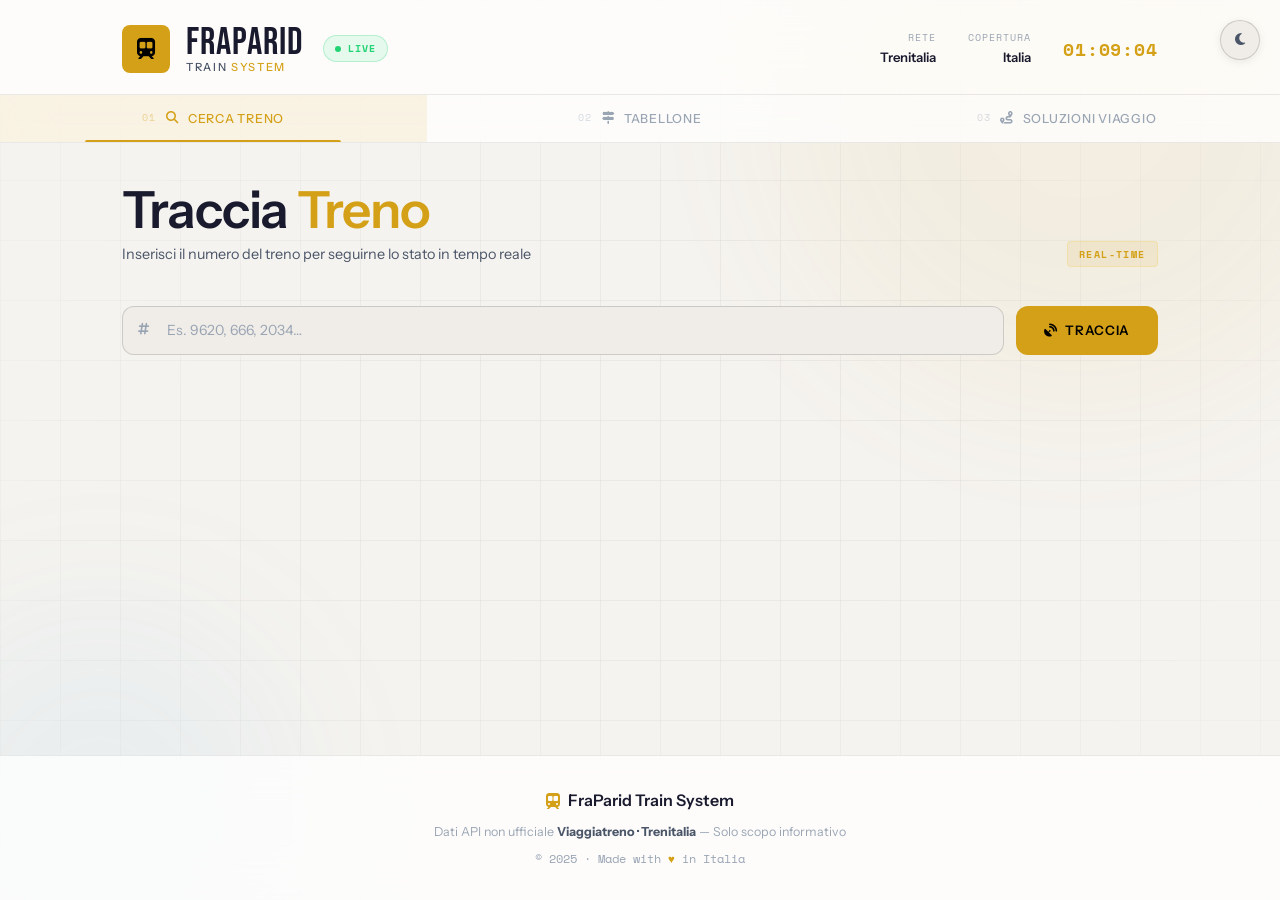
==== commit 3698f26d: "orario treno e pos treno" ====
--- a/src/index.html
+++ b/src/index.html
@@ -52,15 +52,6 @@
           <span class="stat-value">Italia</span>
         </div>
         <div class="header-clock" id="live-clock">--:--</div>
-      </div>
-    </div>
-
-    <!-- Animated rail strip -->
-    <div class="rail-strip" aria-hidden="true">
-      <div class="rail-track"></div>
-      <div class="rail-runner">
-        <i class="fa-solid fa-train"></i>
-        <span>IC 666</span>
       </div>
     </div>
   </header>
--- a/src/style.css
+++ b/src/style.css
@@ -1470,4 +1470,21 @@
 .link-stazione {
   color: var(--text); /* le stazioni restano nel colore testo, solo underline */
   font-weight: 500;
+}
+
+/* Fermate passate */
+.fermata-passata {
+  opacity: 0.6;
+}
+
+/* ultima fermata fatta = colore principale (tipo numero treno) */
+.fermata-ultima {
+  opacity: 1 !important;
+  color: var(--accent); /* stesso colore numero treno */
+  font-weight: 700;
+}
+
+/* opzionale: evidenzia tutta la riga */
+.fermata-ultima td {
+  border-left: 3px solid var(--accent);
 }
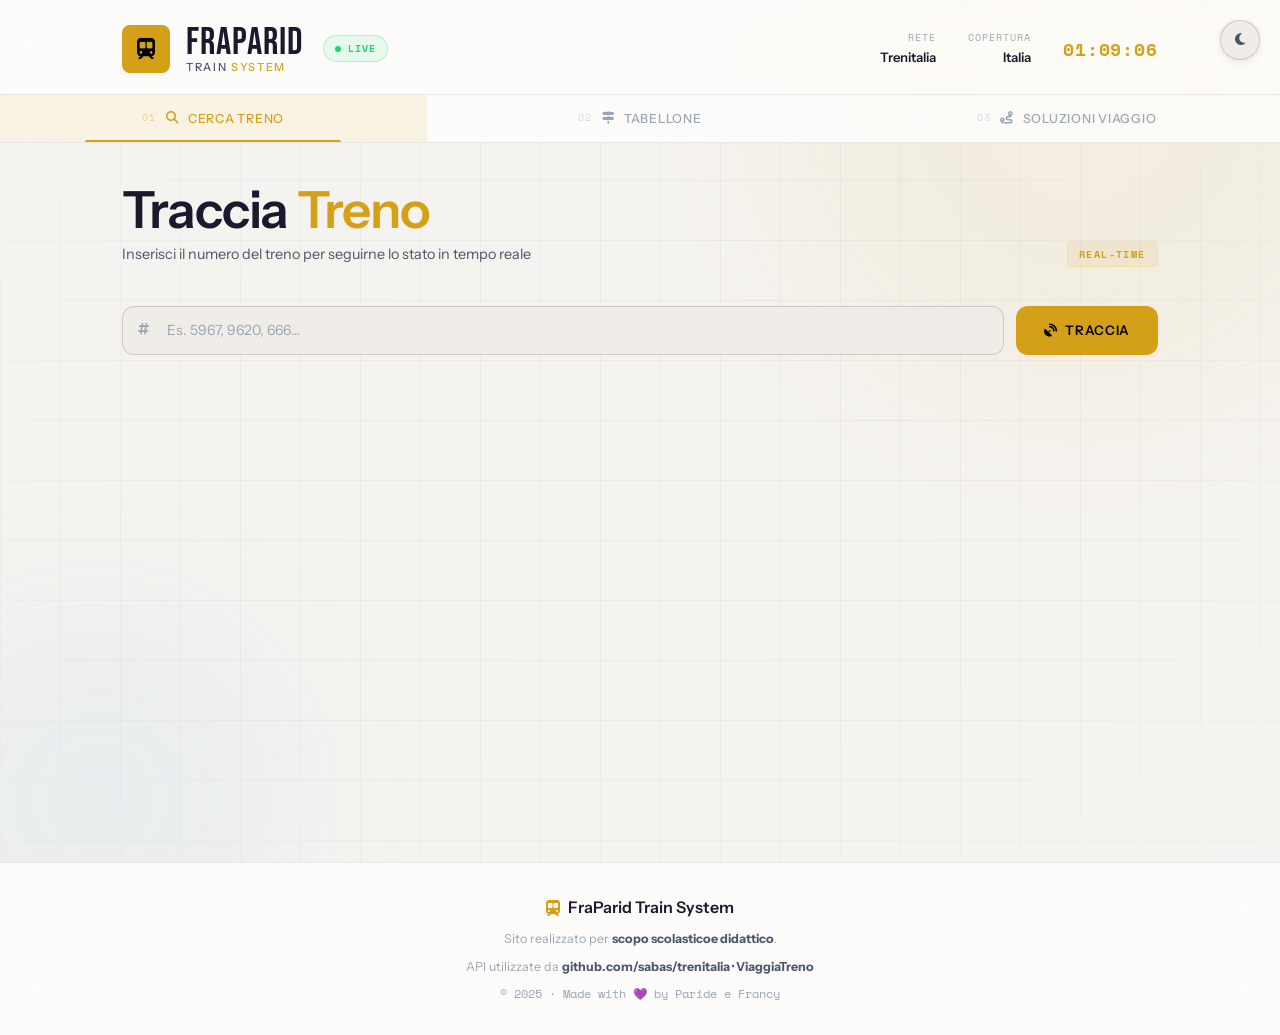
==== commit 4fc00f43: "fix + optimization + bug fix + ui" ====
--- a/src/index.html
+++ b/src/index.html
@@ -96,7 +96,7 @@
       <div class="search-bar">
         <div class="input-wrapper">
           <i class="fa-solid fa-hashtag input-icon"></i>
-          <input type="number" id="input-numero-treno" placeholder="Es. 9620, 666, 2034…" min="1" autocomplete="off" />
+          <input type="number" id="input-numero-treno" placeholder="Es. 5967, 9620, 666…" min="1" autocomplete="off" />
           <span class="input-glow"></span>
         </div>
         <button class="btn-primary" id="btn-cerca-treno">
@@ -239,9 +239,12 @@
         FraParid Train System
       </div>
       <p class="footer-note">
-        Dati API non ufficiale <strong>Viaggiatreno · Trenitalia</strong> — Solo scopo informativo
+        Sito realizzato per <strong>scopo scolasticoe didattico</strong>.
       </p>
-      <p class="footer-copy">© 2025 · Made with <span style="color:var(--accent)">♥</span> in Italia</p>
+      <p class="footer-note">
+        API utilizzate da <strong> github.com/sabas/trenitalia · ViaggiaTreno</strong>
+      </p>
+      <p class="footer-copy">© 2025 · Made with <span style="color:var(--accent)">💜</span> by Paride e Francy</p>
     </div>
   </footer>
 
--- a/src/style.css
+++ b/src/style.css
@@ -100,7 +100,7 @@
   font-family: var(--font-body);
   background: var(--bg);
   color: var(--text-primary);
-  min-height: 100vh;
+  min-height: 115vh;
   display: flex;
   flex-direction: column;
   line-height: 1.6;
@@ -129,7 +129,6 @@
   width: 600px; height: 600px;
   background: var(--accent);
   top: -200px; right: -100px;
-  animation-delay: 0s;
 }
 
 .orb-2 {
@@ -209,7 +208,6 @@
   flex-wrap: wrap;
 }
 
-/* Logo lockup */
 .header-left {
   display: flex;
   align-items: center;
@@ -232,7 +230,6 @@
   font-size: 1.3rem;
   color: #000;
   flex-shrink: 0;
-  box-shadow: 0 0 0 0 var(--accent-glow);
   animation: badge-pulse 3s ease-in-out infinite;
 }
 
@@ -296,7 +293,6 @@
   50%       { opacity: 0.3; }
 }
 
-/* Header right */
 .header-right {
   display: flex;
   align-items: center;
@@ -333,67 +329,6 @@
   letter-spacing: 0.05em;
   min-width: 80px;
   text-align: right;
-}
-
-/* Rail strip */
-.rail-strip {
-  height: 32px;
-  background: var(--surface-2);
-  border-top: 1px solid var(--border);
-  position: relative;
-  overflow: hidden;
-}
-
-.rail-track {
-  position: absolute;
-  inset: 0;
-  background: repeating-linear-gradient(
-    90deg,
-    transparent 0px,
-    transparent 38px,
-    var(--border) 38px,
-    var(--border) 40px
-  );
-}
-
-[data-theme="light"] .rail-track {
-  background: repeating-linear-gradient(
-    90deg,
-    transparent 0px,
-    transparent 38px,
-    var(--border-strong) 38px,
-    var(--border-strong) 40px
-  );
-}
-
-/* Two horizontal rails */
-.rail-track::before, .rail-track::after {
-  content: '';
-  position: absolute;
-  left: 0; right: 0;
-  height: 2px;
-  background: var(--border-strong);
-}
-.rail-track::before { top: 8px; }
-.rail-track::after  { top: 20px; }
-
-.rail-runner {
-  position: absolute;
-  top: 50%;
-  transform: translateY(-50%);
-  display: flex;
-  align-items: center;
-  gap: 0.4rem;
-  font-family: var(--font-mono);
-  font-size: 0.65rem;
-  color: var(--accent);
-  white-space: nowrap;
-  animation: train-run 12s linear infinite;
-}
-
-@keyframes train-run {
-  from { left: -10%; }
-  to   { left: 110%; }
 }
 
 /* ── Navigation ─────────────────────────────────────────────────────────── */
@@ -478,9 +413,7 @@
 }
 
 /* ── Tab Panels ─────────────────────────────────────────────────────────── */
-.tab-panel {
-  display: none;
-}
+.tab-panel { display: none; }
 
 .tab-panel.active {
   display: block;
@@ -488,14 +421,8 @@
 }
 
 @keyframes panel-enter {
-  from {
-    opacity: 0;
-    transform: translateY(16px);
-  }
-  to {
-    opacity: 1;
-    transform: translateY(0);
-  }
+  from { opacity: 0; transform: translateY(16px); }
+  to   { opacity: 1; transform: translateY(0); }
 }
 
 /* ── Panel Header ───────────────────────────────────────────────────────── */
@@ -528,9 +455,7 @@
   font-weight: 300;
 }
 
-.panel-deco {
-  flex-shrink: 0;
-}
+.panel-deco { flex-shrink: 0; }
 
 .deco-tag {
   font-family: var(--font-mono);
@@ -583,9 +508,7 @@
 
 input[type="text"]:focus ~ .input-glow,
 input[type="number"]:focus ~ .input-glow,
-input[type="datetime-local"]:focus ~ .input-glow {
-  opacity: 0.15;
-}
+input[type="datetime-local"]:focus ~ .input-glow { opacity: 0.15; }
 
 input[type="text"],
 input[type="number"],
@@ -614,24 +537,10 @@
   background: var(--surface-3);
 }
 
-input[type="text"]:focus ~ .input-icon,
-input[type="number"]:focus ~ .input-icon {
-  color: var(--accent);
-}
+.input-wrapper:focus-within .input-icon { color: var(--accent); }
 
 input::placeholder { color: var(--text-muted); font-size: 0.88rem; }
-
-input[type="text"]:focus + .input-icon,
-input[type="number"]:focus + .input-icon {
-  color: var(--accent);
-}
-
-/* Fix icon positioning for focused state */
-.input-wrapper:focus-within .input-icon { color: var(--accent); }
-
-/* Datetime local fix */
 input[type="datetime-local"] { padding-left: 1rem; }
-
 input[type="number"]::-webkit-outer-spin-button,
 input[type="number"]::-webkit-inner-spin-button { -webkit-appearance: none; }
 
@@ -665,46 +574,18 @@
 .btn-shimmer {
   position: absolute;
   inset: 0;
-  background: linear-gradient(
-    105deg,
-    transparent 20%,
-    rgba(255,255,255,0.35) 50%,
-    transparent 80%
-  );
+  background: linear-gradient(105deg, transparent 20%, rgba(255,255,255,0.35) 50%, transparent 80%);
   transform: translateX(-100%);
   transition: transform 0.6s ease;
 }
 
-.btn-primary:hover .btn-shimmer {
-  transform: translateX(100%);
-}
-
-.btn-primary:hover {
-  background: #f7d028;
-  box-shadow: var(--shadow-accent);
-  transform: translateY(-2px);
-}
-
-.btn-primary:active {
-  transform: translateY(0);
-  box-shadow: none;
-}
-
-.btn-primary.btn-full {
-  width: 100%;
-  justify-content: center;
-  margin-top: 1rem;
-}
-
-.btn-primary.btn-full .btn-inner {
-  justify-content: center;
-}
-
-.btn-primary:disabled {
-  opacity: 0.4;
-  cursor: not-allowed;
-  transform: none;
-}
+.btn-primary:hover .btn-shimmer { transform: translateX(100%); }
+.btn-primary:hover { background: #f7d028; box-shadow: var(--shadow-accent); transform: translateY(-2px); }
+.btn-primary:active { transform: translateY(0); box-shadow: none; }
+.btn-primary:disabled { opacity: 0.4; cursor: not-allowed; transform: none; }
+
+.btn-primary.btn-full { width: 100%; justify-content: center; margin-top: 1rem; }
+.btn-primary.btn-full .btn-inner { justify-content: center; }
 
 /* ── Autocomplete ───────────────────────────────────────────────────────── */
 .autocomplete-wrap { position: relative; }
@@ -749,15 +630,10 @@
 }
 
 .autocomplete-list li:hover,
-.autocomplete-list li[aria-selected="true"] {
-  background: var(--accent-subtle);
-  color: var(--accent);
-}
+.autocomplete-list li[aria-selected="true"] { background: var(--accent-subtle); color: var(--accent); }
 
 .autocomplete-list li:hover i,
-.autocomplete-list li[aria-selected="true"] i {
-  color: var(--accent);
-}
+.autocomplete-list li[aria-selected="true"] i { color: var(--accent); }
 
 .station-id {
   margin-left: auto;
@@ -797,12 +673,7 @@
 }
 
 .toggle-btn:hover { color: var(--text-primary); }
-
-.toggle-btn.active {
-  background: var(--accent);
-  color: #000;
-  font-weight: 600;
-}
+.toggle-btn.active { background: var(--accent); color: #000; font-weight: 600; }
 
 /* ── Swap Button ────────────────────────────────────────────────────────── */
 .btn-swap {
@@ -826,7 +697,7 @@
   transform: rotate(180deg) scale(1.1);
 }
 
-/* ── Viaggio Form (bento grid) ──────────────────────────────────────────── */
+/* ── Viaggio Form ───────────────────────────────────────────────────────── */
 .viaggio-form {
   background: var(--surface-1);
   border: 1px solid var(--border);
@@ -840,7 +711,6 @@
   grid-template-columns: 1fr auto 1fr auto;
   gap: 1rem;
   align-items: end;
-  margin-bottom: 0;
 }
 
 .form-field {
@@ -849,9 +719,7 @@
   gap: 0.5rem;
 }
 
-.form-field-date {
-  grid-column: 1 / -1;
-}
+.form-field-date { grid-column: 1 / -1; }
 
 .form-label {
   display: flex;
@@ -897,11 +765,7 @@
   letter-spacing: 0.05em;
 }
 
-.loader-dots {
-  display: flex;
-  gap: 6px;
-  align-items: center;
-}
+.loader-dots { display: flex; gap: 6px; align-items: center; }
 
 .loader-dots span {
   width: 8px; height: 8px;
@@ -932,28 +796,14 @@
 
 .msg-box i { margin-top: 0.1rem; flex-shrink: 0; }
 
-.msg-error {
-  background: rgba(255,71,87,0.08);
-  border: 1px solid rgba(255,71,87,0.2);
-  color: #fca5a5;
-}
+.msg-error  { background: rgba(255,71,87,0.08); border: 1px solid rgba(255,71,87,0.2); color: #fca5a5; }
 .msg-error i { color: var(--danger); }
-
-.msg-info {
-  background: rgba(77,171,247,0.08);
-  border: 1px solid rgba(77,171,247,0.2);
-  color: #93c5fd;
-}
-.msg-info i { color: var(--info); }
-
-.msg-empty {
-  background: var(--surface-2);
-  border: 1px solid var(--border);
-  color: var(--text-muted);
-}
+.msg-info   { background: rgba(77,171,247,0.08); border: 1px solid rgba(77,171,247,0.2); color: #93c5fd; }
+.msg-info i  { color: var(--info); }
+.msg-empty  { background: var(--surface-2); border: 1px solid var(--border); color: var(--text-muted); }
 .msg-empty i { color: var(--text-muted); }
 
-/* ── Risultato Area ─────────────────────────────────────────────────────── */
+/* ── Result Area ────────────────────────────────────────────────────────── */
 .result-area { animation: panel-enter 0.4s ease; }
 
 /* ── Treno Card ─────────────────────────────────────────────────────────── */
@@ -968,9 +818,7 @@
   transition: border-color var(--t-smooth);
 }
 
-.treno-card:hover {
-  border-color: var(--border-strong);
-}
+.treno-card:hover { border-color: var(--border-strong); }
 
 .treno-card-header {
   padding: 1.5rem 2rem;
@@ -1016,9 +864,7 @@
   border-bottom: 1px solid var(--border);
 }
 
-[data-theme="light"] .treno-card-meta {
-  background: rgba(0,0,0,0.03);
-}
+[data-theme="light"] .treno-card-meta { background: rgba(0,0,0,0.03); }
 
 .meta-item {
   display: flex;
@@ -1044,31 +890,12 @@
   letter-spacing: 0.05em;
 }
 
-.badge-puntuale {
-  background: rgba(34,211,115,0.12);
-  border: 1px solid rgba(34,211,115,0.25);
-  color: var(--go);
-}
-
-.badge-lieve {
-  background: rgba(249,115,22,0.12);
-  border: 1px solid rgba(249,115,22,0.25);
-  color: var(--warn);
-}
-
-.badge-ritardo-g {
-  background: rgba(255,71,87,0.12);
-  border: 1px solid rgba(255,71,87,0.25);
-  color: var(--danger);
-}
-
-.badge-soppresso {
-  background: var(--surface-3);
-  border: 1px solid var(--border);
-  color: var(--text-muted);
-}
-
-/* ── Fermate Table ──────────────────────────────────────────────────────── */
+.badge-puntuale  { background: rgba(34,211,115,0.12); border: 1px solid rgba(34,211,115,0.25); color: var(--go); }
+.badge-lieve     { background: rgba(249,115,22,0.12); border: 1px solid rgba(249,115,22,0.25); color: var(--warn); }
+.badge-ritardo-g { background: rgba(255,71,87,0.12);  border: 1px solid rgba(255,71,87,0.25);  color: var(--danger); }
+.badge-soppresso { background: var(--surface-3); border: 1px solid var(--border); color: var(--text-muted); }
+
+/* ── Fermate Title ──────────────────────────────────────────────────────── */
 .fermate-title {
   padding: 1.25rem 2rem 0.5rem;
   font-family: var(--font-mono);
@@ -1079,14 +906,29 @@
   color: var(--text-muted);
 }
 
+/* ════════════════════════════════════════════════════════════════════════════
+   FERMATE TABLE — layout corretto con barra di percorso laterale
+   
+   Strategia: la colonna .col-progresso usa display:flex verticale con la
+   linea assoluta e il pallino relativo, tutto contenuto in una cella
+   con altezza uniforme grazie al padding uguale alle altre celle.
+═══════════════════════════════════════════════════════════════════════════ */
 .fermate-table {
   width: 100%;
   border-collapse: collapse;
   font-size: 0.87rem;
-}
+  table-layout: fixed;
+}
+
+/* Larghezze colonne fisse per allineamento uniforme */
+.fermate-table colgroup col:nth-child(1) { width: 90px; }   /* progresso */
+.fermate-table colgroup col:nth-child(2) { width: 90px; }   /* stazione */
+.fermate-table colgroup col:nth-child(3) { width: 90px; }   /* previsto */
+.fermate-table colgroup col:nth-child(4) { width: 90px; }   /* effettivo */
+.fermate-table colgroup col:nth-child(5) { width: 90px; }   /* binario */
 
 .fermate-table th {
-  padding: 0.6rem 2rem;
+  padding: 0.6rem 1rem;
   text-align: left;
   font-family: var(--font-mono);
   font-size: 0.62rem;
@@ -1096,51 +938,126 @@
   color: var(--text-muted);
   background: var(--surface-2);
   border-bottom: 1px solid var(--border);
+  white-space: nowrap;
+}
+
+/* Prima th (colonna progresso) — nessun padding, nessun testo */
+.fermate-table th:first-child {
+  padding: 0;
+  width: 44px;
 }
 
 .fermate-table td {
-  padding: 0.75rem 2rem;
+  padding: 0.75rem 1rem;
   border-bottom: 1px solid var(--border);
   vertical-align: middle;
+  white-space: nowrap;
+}
+
+/* La colonna stazione può andare a capo */
+.fermate-table td.fermata-nome {
+  white-space: normal;
+  word-break: break-word;
 }
 
 .fermate-table tr:last-child td { border-bottom: none; }
-.fermate-table tr.fermata-passata { opacity: 0.4; }
-.fermate-table tr.fermata-corrente {
-  background: var(--accent-subtle);
-}
-
+.fermate-table tr.fermata-passata { opacity: 0.45; }
+.fermate-table tr.fermata-corrente { background: var(--accent-subtle); }
+
+/* ── Colonna progresso: struttura flex verticale ────────────────────────── */
+.col-progresso {
+  padding: 0 !important;
+  width: 44px;
+  position: relative;
+  vertical-align: top;   /* necessario perché usiamo position:absolute */
+}
+
+/* Wrapper interno che occupa tutta l'altezza della riga */
+.col-progresso-inner {
+  position: absolute;
+  inset: 0;
+  display: flex;
+  flex-direction: column;
+  align-items: center;
+  justify-content: center;
+  overflow: visible;
+}
+
+/* Linea verticale continua */
+.linea-percorso {
+  position: absolute;
+  top: 0;
+  bottom: 0;
+  left: 50%;
+  width: 2px;
+  transform: translateX(-50%);
+  background: var(--surface-3);
+  z-index: 1;
+}
+
+/* Prima riga: linea parte dal centro verso il basso */
+tr:first-child .col-progresso .linea-percorso { top: 50%; }
+/* Ultima riga: linea arriva al centro */
+tr:last-child .col-progresso .linea-percorso  { bottom: 50%; }
+
+.linea-percorso.fatto { background: var(--accent); }
+
+/* Pallino stazione */
+.punto-percorso {
+  position: relative;
+  z-index: 2;
+  width: 10px;
+  height: 10px;
+  border-radius: 50%;
+  background: var(--bg);
+  border: 2px solid var(--text-muted);
+  flex-shrink: 0;
+}
+
+.punto-percorso.fatto {
+  background: var(--accent);
+  border-color: var(--accent);
+}
+
+.punto-percorso.attuale {
+  background: var(--accent);
+  border-color: var(--accent);
+  box-shadow: 0 0 0 4px rgba(245,197,24,0.25);
+  transform: scale(1.25);
+  animation: pulse-dot 1.8s ease-in-out infinite;
+}
+
+@keyframes pulse-dot {
+  0%, 100% { box-shadow: 0 0 0 4px rgba(245,197,24,0.25); }
+  50%       { box-shadow: 0 0 0 7px rgba(245,197,24,0.08); }
+}
+
+/* ── Fermata: nome e orari ──────────────────────────────────────────────── */
 .fermata-nome {
   font-weight: 500;
   color: var(--text-primary);
-  display: flex;
-  align-items: center;
-  gap: 0.6rem;
-}
-
-.fermata-corrente-dot {
-  width: 8px; height: 8px;
-  border-radius: 50%;
-  background: var(--accent);
-  box-shadow: 0 0 10px var(--accent);
-  flex-shrink: 0;
-  animation: pulse-dot 1.5s ease-in-out infinite;
-}
-
-@keyframes pulse-dot {
-  0%, 100% { opacity: 1; transform: scale(1); }
-  50%       { opacity: 0.5; transform: scale(0.7); }
-}
+}
+
+.fermata-ultima {
+  opacity: 1 !important;
+}
+
+.fermata-ultima .fermata-nome {
+  color: var(--accent);
+  font-weight: 700;
+}
+
+.fermata-ultima td { border-left: none !important; }
 
 .orario-programmato {
   font-family: var(--font-mono);
-  font-size: 0.85rem;
+  font-size: 0.84rem;
   color: var(--text-muted);
 }
 
 .orario-effettivo {
   font-family: var(--font-mono);
-  font-size: 0.85rem;
+  font-size: 0.84rem;
   font-weight: 700;
 }
 
@@ -1188,6 +1105,7 @@
   border-radius: var(--radius-lg);
   overflow: hidden;
   box-shadow: var(--shadow-sm);
+  table-layout: fixed;
 }
 
 .tabellone-table th {
@@ -1201,6 +1119,7 @@
   color: var(--text-muted);
   background: var(--surface-2);
   border-bottom: 1px solid var(--border-strong);
+  white-space: nowrap;
 }
 
 .tabellone-table td {
@@ -1208,13 +1127,13 @@
   border-bottom: 1px solid var(--border);
   vertical-align: middle;
   transition: background var(--t-fast);
+  white-space: nowrap;
+  overflow: hidden;
+  text-overflow: ellipsis;
 }
 
 .tabellone-table tr:last-child td { border-bottom: none; }
-
-.tabellone-table tbody tr:hover td {
-  background: var(--accent-subtle);
-}
+.tabellone-table tbody tr:hover td { background: var(--accent-subtle); }
 
 /* ── Soluzioni Cards ────────────────────────────────────────────────────── */
 .soluzione-card {
@@ -1257,10 +1176,7 @@
   color: var(--text-white);
 }
 
-.soluzione-freccia {
-  color: var(--accent);
-  font-size: 0.9rem;
-}
+.soluzione-freccia { color: var(--accent); font-size: 0.9rem; }
 
 .soluzione-durata {
   font-family: var(--font-mono);
@@ -1282,8 +1198,7 @@
 }
 
 .soluzione-cambi i { color: var(--warn); }
-.zero-cambi { color: var(--go) !important; }
-.zero-cambi i { color: var(--go) !important; }
+.zero-cambi, .zero-cambi i { color: var(--go) !important; }
 
 .soluzione-legs {
   padding: 1rem 1.5rem;
@@ -1314,6 +1229,34 @@
   padding: 0.15rem 0.5rem;
   border-radius: var(--radius-xs);
 }
+
+/* ── Link cliccabili ────────────────────────────────────────────────────── */
+.link-treno,
+.link-stazione {
+  cursor: pointer;
+  text-decoration: underline;
+  text-decoration-style: dotted;
+  text-underline-offset: 3px;
+  transition: opacity var(--t-fast);
+}
+
+.link-treno {
+  color: var(--accent);
+  font-weight: 600;
+}
+
+.link-stazione {
+  color: inherit;
+  font-weight: 500;
+}
+
+.link-treno:hover,
+.link-stazione:hover { opacity: 0.7; }
+
+/* ── Utility Classes ────────────────────────────────────────────────────── */
+.in-orario  { color: var(--go) !important; }
+.in-ritardo { color: var(--danger) !important; }
+.anticipo   { color: var(--info) !important; }
 
 /* ── Toast ──────────────────────────────────────────────────────────────── */
 #toast-container {
@@ -1375,19 +1318,9 @@
 }
 
 .footer-brand i { color: var(--accent); }
-
-.footer-note {
-  font-size: 0.78rem;
-  color: var(--text-muted);
-}
-
+.footer-note { font-size: 0.78rem; color: var(--text-muted); }
 .footer-note strong { color: var(--text-secondary); }
-
-.footer-copy {
-  font-size: 0.72rem;
-  color: var(--text-muted);
-  font-family: var(--font-mono);
-}
+.footer-copy { font-size: 0.72rem; color: var(--text-muted); font-family: var(--font-mono); }
 
 /* ── Scrollbar ──────────────────────────────────────────────────────────── */
 ::-webkit-scrollbar { width: 6px; }
@@ -1399,31 +1332,29 @@
 @media (max-width: 768px) {
   .header-inner { padding: 1.25rem 1.25rem 1rem; gap: 1rem; }
   .header-right { gap: 1rem; }
-  .header-stat { display: none; }
-  .logo-main { font-size: 1.9rem; }
+  .header-stat  { display: none; }
+  .logo-main    { font-size: 1.9rem; }
 
   .main-content { padding: 1.75rem 1.25rem 2rem; }
 
   .panel-header { flex-direction: column; align-items: flex-start; }
   .panel-header h2 { font-size: 2rem; }
 
-  .form-grid {
-    grid-template-columns: 1fr;
-    gap: 1rem;
-  }
-  .swap-col { align-self: center; justify-content: center; }
+  .form-grid { grid-template-columns: 1fr; gap: 1rem; }
+  .swap-col  { align-self: center; justify-content: center; }
   .form-field-date { grid-column: 1; }
 
   .viaggio-form { padding: 1.25rem; }
 
   .search-bar { flex-direction: column; }
   .btn-primary { width: 100%; justify-content: center; }
-  .btn-inner { justify-content: center; }
+  .btn-inner   { justify-content: center; }
 
   .treno-card-header { flex-direction: column; align-items: flex-start; gap: 0.75rem; }
-  .treno-numero { font-size: 2rem; }
-  .treno-card-meta { gap: 1rem; }
-
+  .treno-numero      { font-size: 2rem; }
+  .treno-card-meta   { gap: 1rem; }
+
+  /* Su mobile nascondi colonna "Previsto" fermate e "Binario" tabellone */
   .fermate-table th:nth-child(3),
   .fermate-table td:nth-child(3) { display: none; }
 
@@ -1438,53 +1369,8 @@
 @media (max-width: 480px) {
   .header-right .header-clock { display: none; }
   .status-pill { display: none; }
-  .tab-num { display: none; }
-  .tab-btn { min-width: 100px; gap: 0.4rem; font-size: 0.72rem; padding: 0.9rem 0.75rem; }
-  .tab-label { display: none; }
+  .tab-num     { display: none; }
+  .tab-btn     { min-width: 100px; gap: 0.4rem; font-size: 0.72rem; padding: 0.9rem 0.75rem; }
+  .tab-label   { display: none; }
   .tab-btn .fa-solid { font-size: 1rem; }
-  .tab-btn .tab-label { display: none; }
-}
-
-/* ── Utility classes for inline rendering ───────────────────────────────── */
-.in-orario  { color: var(--go) !important; }
-.in-ritardo { color: var(--danger) !important; }
-.anticipo   { color: var(--info) !important; }
-
-/* ─── Link cliccabili nel tabellone e nelle fermate ─── */
-.link-treno,
-.link-stazione {
-  cursor: pointer;
-  color: var(--accent);
-  font-weight: 600;
-  text-decoration: underline;
-  text-decoration-style: dotted;
-  text-underline-offset: 3px;
-  transition: opacity 0.15s;
-}
-
-.link-treno:hover,
-.link-stazione:hover {
-  opacity: 0.7;
-}
-
-.link-stazione {
-  color: var(--text); /* le stazioni restano nel colore testo, solo underline */
-  font-weight: 500;
-}
-
-/* Fermate passate */
-.fermata-passata {
-  opacity: 0.6;
-}
-
-/* ultima fermata fatta = colore principale (tipo numero treno) */
-.fermata-ultima {
-  opacity: 1 !important;
-  color: var(--accent); /* stesso colore numero treno */
-  font-weight: 700;
-}
-
-/* opzionale: evidenzia tutta la riga */
-.fermata-ultima td {
-  border-left: 3px solid var(--accent);
 }
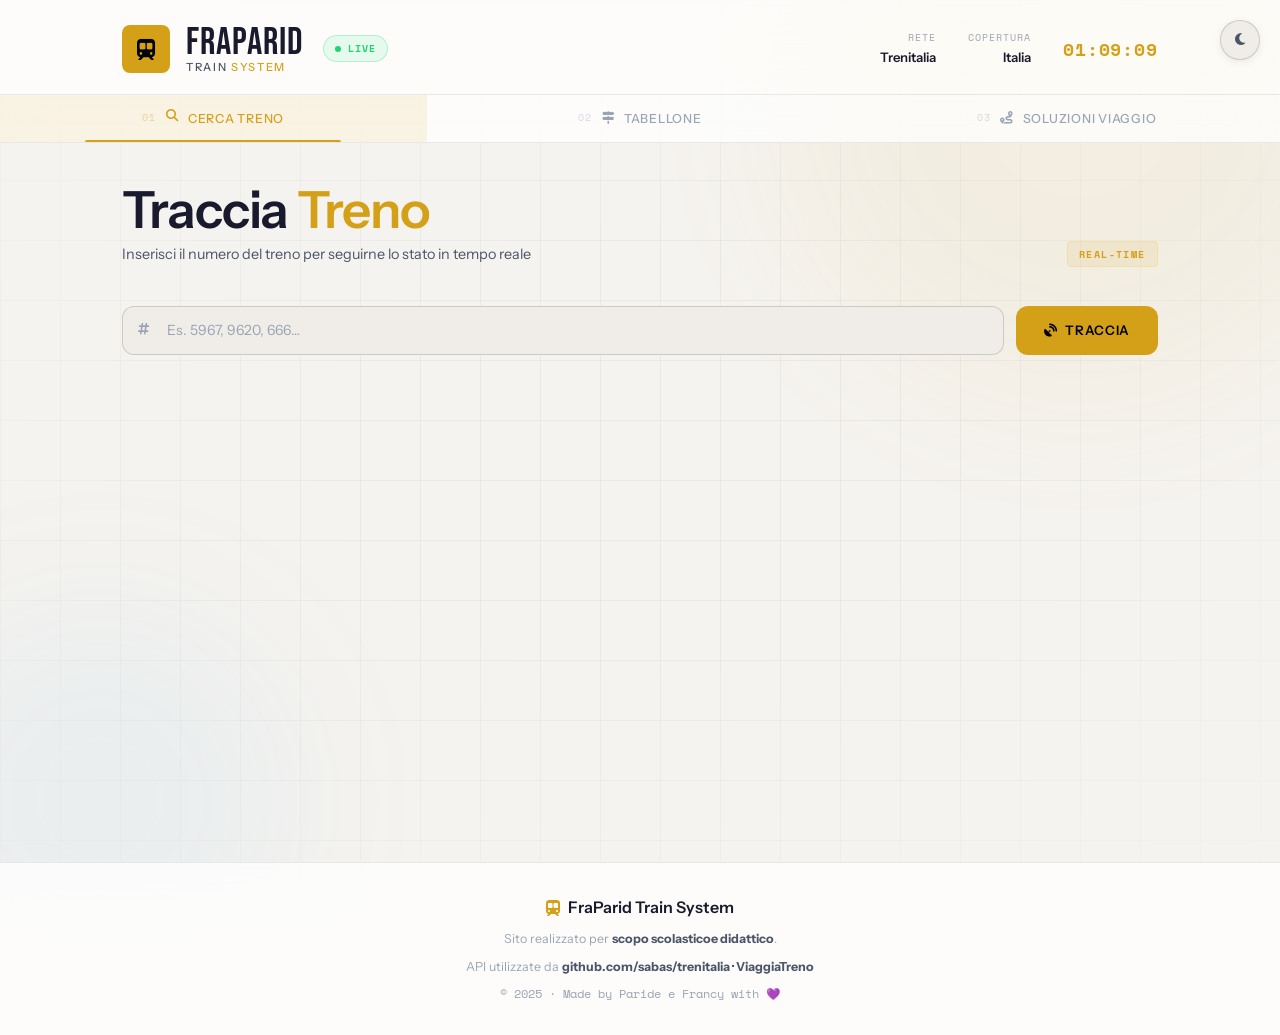
==== commit d9d5d1d1: "ui + ux" ====
--- a/src/index.html
+++ b/src/index.html
@@ -28,7 +28,7 @@
   <header class="site-header">
     <div class="header-inner">
       <div class="header-left">
-        <div class="logo-lockup">
+        <a href="index.html" class="logo-lockup">
           <div class="logo-badge">
             <i class="fa-solid fa-train-subway"></i>
           </div>
@@ -36,7 +36,7 @@
             <span class="logo-main">FraParid</span>
             <span class="logo-sub">Train <em>System</em></span>
           </div>
-        </div>
+        </a>
         <div class="status-pill">
           <span class="status-dot"></span>
           Live
@@ -244,7 +244,7 @@
       <p class="footer-note">
         API utilizzate da <strong> github.com/sabas/trenitalia · ViaggiaTreno</strong>
       </p>
-      <p class="footer-copy">© 2025 · Made with <span style="color:var(--accent)">💜</span> by Paride e Francy</p>
+      <p class="footer-copy">© 2025 · Made by Paride e Francy with <span style="color:var(--accent)">💜</span></p>
     </div>
   </footer>
 
--- a/src/style.css
+++ b/src/style.css
@@ -215,9 +215,36 @@
 }
 
 .logo-lockup {
+  text-decoration: none;
   display: flex;
   align-items: center;
   gap: 1rem;
+}
+
+.logo-lockup:hover {
+  transform: translateY(-2px);
+}
+
+/* Shimmer sul logo — stesso effetto di .btn-shimmer */
+.logo-lockup {
+  position: relative;
+  overflow: hidden;
+  border-radius: var(--radius-sm);
+  transition: transform var(--t-smooth), box-shadow var(--t-smooth);
+}
+
+.logo-lockup::after {
+  content: '';
+  position: absolute;
+  inset: 0;
+  background: linear-gradient(105deg, transparent 20%, rgba(255,255,255,0.25) 50%, transparent 80%);
+  transform: translateX(-100%);
+  transition: transform 0.6s ease;
+  pointer-events: none;
+}
+
+.logo-lockup:hover::after {
+  transform: translateX(100%);
 }
 
 .logo-badge {
@@ -1023,7 +1050,8 @@
   background: var(--accent);
   border-color: var(--accent);
   box-shadow: 0 0 0 4px rgba(245,197,24,0.25);
-  transform: scale(1.25);
+  transform: scale(1.25) rotate(45deg);
+  border-radius: 2px;
   animation: pulse-dot 1.8s ease-in-out infinite;
 }
 
@@ -1234,9 +1262,6 @@
 .link-treno,
 .link-stazione {
   cursor: pointer;
-  text-decoration: underline;
-  text-decoration-style: dotted;
-  text-underline-offset: 3px;
   transition: opacity var(--t-fast);
 }
 
@@ -1373,4 +1398,201 @@
   .tab-btn     { min-width: 100px; gap: 0.4rem; font-size: 0.72rem; padding: 0.9rem 0.75rem; }
   .tab-label   { display: none; }
   .tab-btn .fa-solid { font-size: 1rem; }
+}
+
+/* ═══════════════════════════════════════════════════════════════════════════
+   ANIMAZIONI AGGIUNTIVE — FraParid Train System
+   Tutto ciò che segue è puro strato animazione, non tocca colori,
+   font, spacing o struttura del CSS originale.
+═══════════════════════════════════════════════════════════════════════════ */
+
+/* ── 1. HEADER: entrata dall'alto ─────────────────────────────────────── */
+.site-header {
+  animation: header-drop 0.5s cubic-bezier(0.4, 0, 0.2, 1) both;
+}
+@keyframes header-drop {
+  from { opacity: 0; transform: translateY(-100%); }
+  to   { opacity: 1; transform: translateY(0); }
+}
+
+/* ── 2. NAV: entrata dopo l'header ────────────────────────────────────── */
+.tab-nav {
+  animation: header-drop 0.5s 0.1s cubic-bezier(0.4, 0, 0.2, 1) both;
+}
+
+/* ── 3. LOGO BADGE: leggero bounce all'entrata ─────────────────────────── */
+.logo-badge {
+  animation: badge-pulse 3s ease-in-out infinite,
+             logo-bounce 0.6s 0.3s cubic-bezier(0.34, 1.56, 0.64, 1) both;
+}
+@keyframes logo-bounce {
+  from { opacity: 0; transform: scale(0.6) rotate(-10deg); }
+  to   { opacity: 1; transform: scale(1) rotate(0deg); }
+}
+
+/* ── 4. TAB ICON: spostamento verticale al hover ──────────────────────── */
+.tab-btn .fa-solid {
+  transition: transform var(--t-spring);
+}
+.tab-btn:hover .fa-solid {
+  transform: translateY(-3px) scale(1.15);
+}
+.tab-btn.active .fa-solid {
+  transform: translateY(-2px);
+}
+
+/* ── 5. BUTTON: icona interna che scivola a destra al hover ───────────── */
+.btn-primary .btn-inner .fa-solid,
+.btn-primary .btn-inner i {
+  transition: transform var(--t-spring);
+}
+.btn-primary:hover .btn-inner .fa-solid,
+.btn-primary:hover .btn-inner i {
+  transform: translateX(4px);
+}
+
+/* Click feedback: micro-pressione */
+.btn-primary:active {
+  transform: translateY(1px) scale(0.98);
+}
+
+/* ── 6. INPUT ICON: scala al focus ────────────────────────────────────── */
+.input-wrapper:focus-within .input-icon {
+  color: var(--accent);
+  transform: translateY(-50%) scale(1.2);
+}
+
+/* ── 7. AUTOCOMPLETE: dropdown che appare con fade+slide ─────────────── */
+.autocomplete-list {
+  animation: dropdown-in 0.2s cubic-bezier(0.4, 0, 0.2, 1) both;
+  transform-origin: top center;
+}
+@keyframes dropdown-in {
+  from { opacity: 0; transform: scaleY(0.9) translateY(-6px); }
+  to   { opacity: 1; transform: scaleY(1)   translateY(0); }
+}
+
+/* Voci autocomplete: scorrono verso destra al hover */
+.autocomplete-list li {
+  transition: background var(--t-fast), color var(--t-fast),
+              padding-left var(--t-fast);
+}
+.autocomplete-list li:hover,
+.autocomplete-list li[aria-selected="true"] {
+  padding-left: 1.25rem;
+}
+
+/* ── 8. TRENO CARD: entrata con leggero rimbalzo + hover lift ─────────── */
+.treno-card {
+  animation: card-enter 0.45s cubic-bezier(0.4, 0, 0.2, 1) both;
+  transition: border-color var(--t-smooth),
+              transform var(--t-smooth),
+              box-shadow var(--t-smooth);
+}
+@keyframes card-enter {
+  from { opacity: 0; transform: translateY(20px) scale(0.98); }
+  to   { opacity: 1; transform: translateY(0) scale(1); }
+}
+.treno-card:hover {
+  transform: translateY(-3px);
+  box-shadow: var(--shadow-lg);
+}
+
+/* ── 9. SOLUZIONE CARD: stagger entrata + hover lift ──────────────────── */
+.soluzione-card {
+  animation: card-enter 0.4s cubic-bezier(0.4, 0, 0.2, 1) both;
+}
+.soluzione-card:nth-child(1) { animation-delay: 0.05s; }
+.soluzione-card:nth-child(2) { animation-delay: 0.10s; }
+.soluzione-card:nth-child(3) { animation-delay: 0.15s; }
+.soluzione-card:nth-child(4) { animation-delay: 0.20s; }
+.soluzione-card:nth-child(5) { animation-delay: 0.25s; }
+
+/* ── 10. TABELLONE RIGHE: entrata staggered da sinistra ──────────────── */
+.tabellone-table tbody tr {
+  animation: row-slide-in 0.3s cubic-bezier(0.4, 0, 0.2, 1) both;
+}
+@keyframes row-slide-in {
+  from { opacity: 0; transform: translateX(-12px); }
+  to   { opacity: 1; transform: translateX(0); }
+}
+.tabellone-table tbody tr:nth-child(1)  { animation-delay: 0.03s; }
+.tabellone-table tbody tr:nth-child(2)  { animation-delay: 0.06s; }
+.tabellone-table tbody tr:nth-child(3)  { animation-delay: 0.09s; }
+.tabellone-table tbody tr:nth-child(4)  { animation-delay: 0.12s; }
+.tabellone-table tbody tr:nth-child(5)  { animation-delay: 0.15s; }
+.tabellone-table tbody tr:nth-child(6)  { animation-delay: 0.18s; }
+.tabellone-table tbody tr:nth-child(7)  { animation-delay: 0.21s; }
+.tabellone-table tbody tr:nth-child(8)  { animation-delay: 0.24s; }
+.tabellone-table tbody tr:nth-child(9)  { animation-delay: 0.27s; }
+.tabellone-table tbody tr:nth-child(10) { animation-delay: 0.30s; }
+
+/* ── 11. FERMATE RIGHE: stesso stagger per le fermate del treno ─────── */
+.fermate-table tbody tr {
+  animation: row-slide-in 0.3s cubic-bezier(0.4, 0, 0.2, 1) both;
+}
+.fermate-table tbody tr:nth-child(1)  { animation-delay: 0.04s; }
+.fermate-table tbody tr:nth-child(2)  { animation-delay: 0.07s; }
+.fermate-table tbody tr:nth-child(3)  { animation-delay: 0.10s; }
+.fermate-table tbody tr:nth-child(4)  { animation-delay: 0.13s; }
+.fermate-table tbody tr:nth-child(5)  { animation-delay: 0.16s; }
+.fermate-table tbody tr:nth-child(6)  { animation-delay: 0.19s; }
+.fermate-table tbody tr:nth-child(7)  { animation-delay: 0.22s; }
+.fermate-table tbody tr:nth-child(8)  { animation-delay: 0.25s; }
+.fermate-table tbody tr:nth-child(9)  { animation-delay: 0.28s; }
+.fermate-table tbody tr:nth-child(10) { animation-delay: 0.31s; }
+
+/* ── 12. THEME TOGGLE: rotazione extra al click ───────────────────────── */
+.theme-toggle:active {
+  transform: rotate(40deg) scale(0.95);
+}
+
+/* ── 13. DECO-TAG: leggero pulse al hover ─────────────────────────────── */
+.deco-tag {
+  transition: transform var(--t-spring), background var(--t-fast),
+              color var(--t-fast), box-shadow var(--t-fast);
+}
+.deco-tag:hover {
+  transform: scale(1.05);
+  background: var(--accent-subtle);
+}
+
+/* ── 14. LEG-ITEM: lieve indent al hover ─────────────────────────────── */
+.leg-item {
+  transition: padding-left var(--t-fast);
+}
+.leg-item:hover {
+  padding-left: 6px;
+}
+
+/* ── 15. MSG-BOX: shake per errori ───────────────────────────────────── */
+.msg-error {
+  animation: panel-enter 0.3s ease, shake 0.4s 0.3s ease both;
+}
+@keyframes shake {
+  0%, 100% { transform: translateX(0); }
+  20%       { transform: translateX(-6px); }
+  40%       { transform: translateX(5px); }
+  60%       { transform: translateX(-4px); }
+  80%       { transform: translateX(3px); }
+}
+
+/* ── 16. CLOCK: transizione di colore al cambio secondo ──────────────── */
+.header-clock {
+  transition: color var(--t-fast), text-shadow var(--t-smooth);
+}
+
+/* ── 17. SCROLL SELECTION COLOR ──────────────────────────────────────── */
+::selection {
+  background: var(--accent);
+  color: #000;
+}
+
+/* ── 18. REDUCED MOTION: rispetta preferenze accessibilità ───────────── */
+@media (prefers-reduced-motion: reduce) {
+  *, *::before, *::after {
+    animation-duration: 0.01ms !important;
+    animation-iteration-count: 1 !important;
+    transition-duration: 0.01ms !important;
+  }
 }
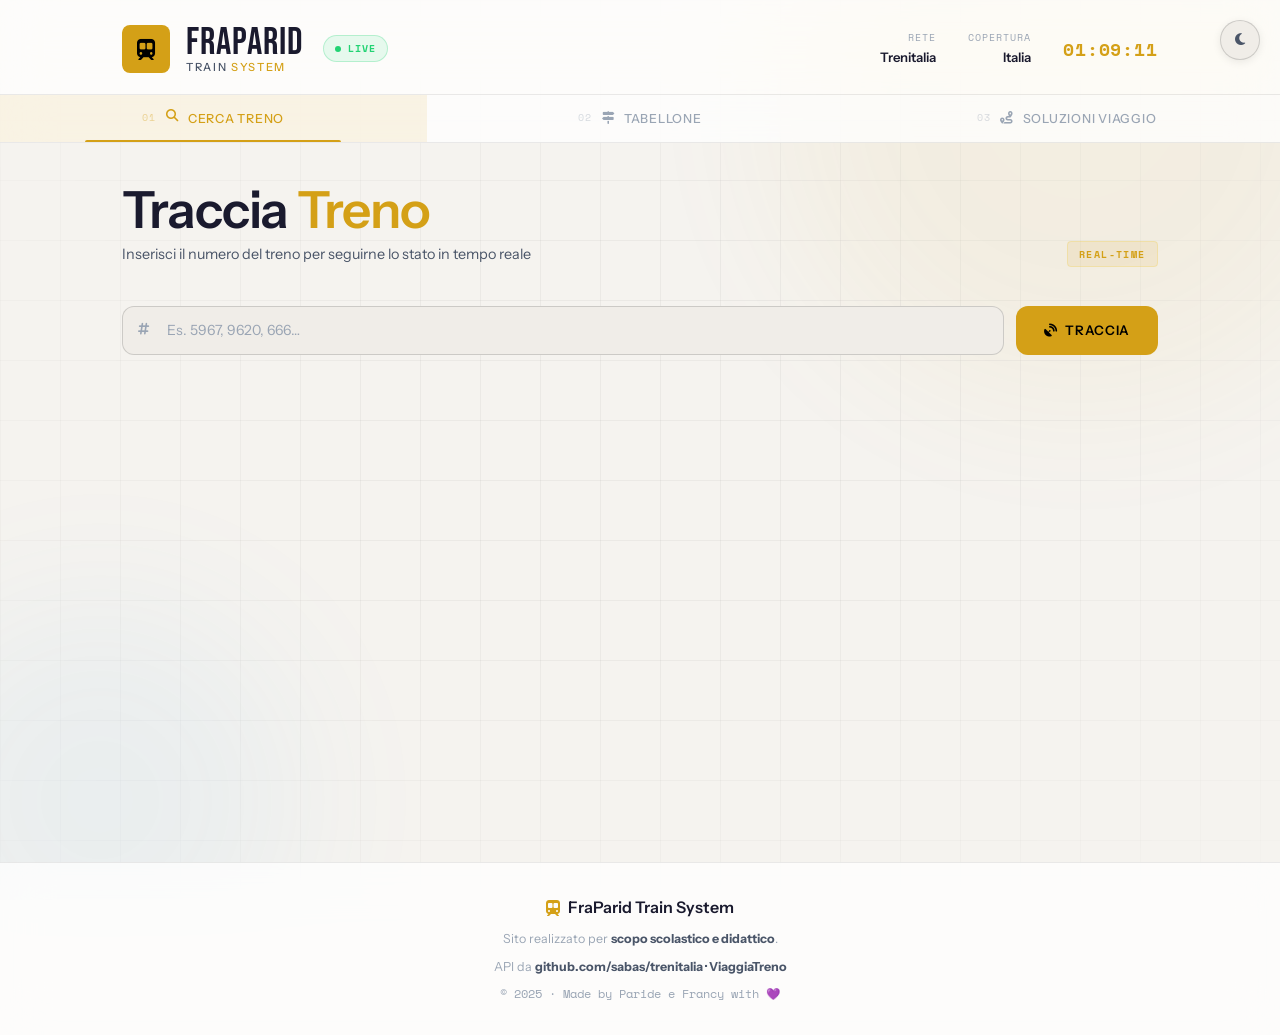
==== commit 7c90baf0: "optimize + logo" ====
--- a/src/index.html
+++ b/src/index.html
@@ -3,28 +3,25 @@
 <head>
   <meta charset="UTF-8" />
   <meta name="viewport" content="width=device-width, initial-scale=1.0" />
-  <title>FraParid Train sys — Monitoraggio Treni Italia</title>
+  <link rel="icon" href="img/train-subway-solid-full.svg" type="image/x-icon" />
+  <title>FraParid Train System</title>
   <link rel="stylesheet" href="style.css" />
   <link rel="stylesheet" href="https://cdnjs.cloudflare.com/ajax/libs/font-awesome/6.5.0/css/all.min.css" />
-  <!-- Clash Display (bold editorial) + Space Mono (data) + Instrument Sans (body) -->
   <link href="https://fonts.googleapis.com/css2?family=Space+Mono:ital,wght@0,400;0,700;1,400&family=Instrument+Sans:ital,wght@0,300;0,400;0,500;0,600;1,400&family=Bebas+Neue&display=swap" rel="stylesheet" />
   <link href="https://api.fontshare.com/v2/css?f[]=clash-display@400,500,600,700&display=swap" rel="stylesheet" />
 </head>
 <body>
 
-  <!-- ═══════════════════════════════════ THEME TOGGLE -->
   <button class="theme-toggle" id="theme-toggle" aria-label="Cambia tema">
     <i class="fa-solid fa-sun" id="theme-icon"></i>
   </button>
 
-  <!-- ═══════════════════════════════════ AMBIENT BG -->
   <div class="ambient-bg" aria-hidden="true">
     <div class="ambient-orb orb-1"></div>
     <div class="ambient-orb orb-2"></div>
     <div class="grid-lines"></div>
   </div>
 
-  <!-- ═══════════════════════════════════ HEADER -->
   <header class="site-header">
     <div class="header-inner">
       <div class="header-left">
@@ -56,7 +53,6 @@
     </div>
   </header>
 
-  <!-- ═══════════════════════════════════ NAV -->
   <nav class="tab-nav" role="tablist" aria-label="Sezioni principali">
     <button class="tab-btn active" role="tab" aria-selected="true" data-tab="treno" aria-controls="tab-treno">
       <span class="tab-num">01</span>
@@ -78,10 +74,8 @@
     </button>
   </nav>
 
-  <!-- ═══════════════════════════════════ MAIN -->
   <main class="main-content">
 
-    <!-- ── TAB 1: Ricerca treno ── -->
     <section id="tab-treno" class="tab-panel active" role="tabpanel">
       <div class="panel-header">
         <div class="panel-header-text">
@@ -92,7 +86,6 @@
           <span class="deco-tag">REAL-TIME</span>
         </div>
       </div>
-
       <div class="search-bar">
         <div class="input-wrapper">
           <i class="fa-solid fa-hashtag input-icon"></i>
@@ -107,11 +100,9 @@
           <span class="btn-shimmer"></span>
         </button>
       </div>
-
       <div id="result-treno" class="result-area" aria-live="polite"></div>
     </section>
 
-    <!-- ── TAB 2: Tabellone stazione ── -->
     <section id="tab-stazione" class="tab-panel" role="tabpanel">
       <div class="panel-header">
         <div class="panel-header-text">
@@ -122,7 +113,6 @@
           <span class="deco-tag">LIVE BOARD</span>
         </div>
       </div>
-
       <div class="search-bar">
         <div class="input-wrapper autocomplete-wrap">
           <i class="fa-solid fa-location-dot input-icon"></i>
@@ -139,7 +129,6 @@
           <span class="btn-shimmer"></span>
         </button>
       </div>
-
       <div class="toggle-group" id="toggle-dir" hidden>
         <button class="toggle-btn active" data-dir="partenze">
           <i class="fa-solid fa-plane-departure"></i> Partenze
@@ -148,11 +137,9 @@
           <i class="fa-solid fa-plane-arrival"></i> Arrivi
         </button>
       </div>
-
       <div id="result-stazione" class="result-area" aria-live="polite"></div>
     </section>
 
-    <!-- ── TAB 3: Soluzioni viaggio ── -->
     <section id="tab-viaggio" class="tab-panel" role="tabpanel">
       <div class="panel-header">
         <div class="panel-header-text">
@@ -163,10 +150,8 @@
           <span class="deco-tag">JOURNEY PLANNER</span>
         </div>
       </div>
-
       <div class="viaggio-form">
         <div class="form-grid">
-          <!-- Partenza -->
           <div class="form-field">
             <label class="form-label" for="input-orig">
               <span class="label-num">A</span>
@@ -180,15 +165,11 @@
             </div>
             <input type="hidden" id="hidden-orig-id" />
           </div>
-
-          <!-- Swap -->
           <div class="swap-col">
             <button class="btn-swap" id="btn-swap" title="Inverti">
               <i class="fa-solid fa-arrows-up-down"></i>
             </button>
           </div>
-
-          <!-- Arrivo -->
           <div class="form-field">
             <label class="form-label" for="input-dest">
               <span class="label-num">B</span>
@@ -202,21 +183,17 @@
             </div>
             <input type="hidden" id="hidden-dest-id" />
           </div>
-
-          <!-- Data -->
           <div class="form-field form-field-date">
             <label class="form-label" for="input-data">
               <span class="label-num"><i class="fa-solid fa-calendar-days"></i></span>
               <span>Quando</span>
             </label>
             <div class="input-wrapper">
-              <i class="fa-solid fa-calendar-days input-icon" style="display:none"></i>
               <input type="datetime-local" id="input-data" />
               <span class="input-glow"></span>
             </div>
           </div>
         </div>
-
         <button class="btn-primary btn-full" id="btn-cerca-viaggio">
           <span class="btn-inner">
             <i class="fa-solid fa-compass"></i>
@@ -225,25 +202,19 @@
           <span class="btn-shimmer"></span>
         </button>
       </div>
-
       <div id="result-viaggio" class="result-area" aria-live="polite"></div>
     </section>
 
   </main>
 
-  <!-- ═══════════════════════════════════ FOOTER -->
   <footer class="site-footer">
     <div class="footer-inner">
       <div class="footer-brand">
         <i class="fa-solid fa-train-subway"></i>
         FraParid Train System
       </div>
-      <p class="footer-note">
-        Sito realizzato per <strong>scopo scolasticoe didattico</strong>.
-      </p>
-      <p class="footer-note">
-        API utilizzate da <strong> github.com/sabas/trenitalia · ViaggiaTreno</strong>
-      </p>
+      <p class="footer-note">Sito realizzato per <strong>scopo scolastico e didattico</strong>.</p>
+      <p class="footer-note">API da <strong>github.com/sabas/trenitalia · ViaggiaTreno</strong></p>
       <p class="footer-copy">© 2025 · Made by Paride e Francy with <span style="color:var(--accent)">💜</span></p>
     </div>
   </footer>
@@ -251,33 +222,5 @@
   <div id="toast-container" aria-live="assertive" aria-atomic="true"></div>
 
   <script src="script.js"></script>
-  <script>
-    // Live clock
-    function updateClock() {
-      const el = document.getElementById('live-clock');
-      if (!el) return;
-      const now = new Date();
-      el.textContent = now.toLocaleTimeString('it-IT', { hour: '2-digit', minute: '2-digit', second: '2-digit' });
-    }
-    setInterval(updateClock, 1000);
-    updateClock();
-
-    // Theme toggle
-    const html = document.documentElement;
-    const toggleBtn = document.getElementById('theme-toggle');
-    const toggleIcon = document.getElementById('theme-icon');
-
-    // Auto-detect system preference
-    if (window.matchMedia('(prefers-color-scheme: light)').matches) {
-      html.setAttribute('data-theme', 'light');
-      toggleIcon.className = 'fa-solid fa-moon';
-    }
-
-    toggleBtn.addEventListener('click', () => {
-      const isLight = html.getAttribute('data-theme') === 'light';
-      html.setAttribute('data-theme', isLight ? 'dark' : 'light');
-      toggleIcon.className = isLight ? 'fa-solid fa-sun' : 'fa-solid fa-moon';
-    });
-  </script>
 </body>
 </html>
